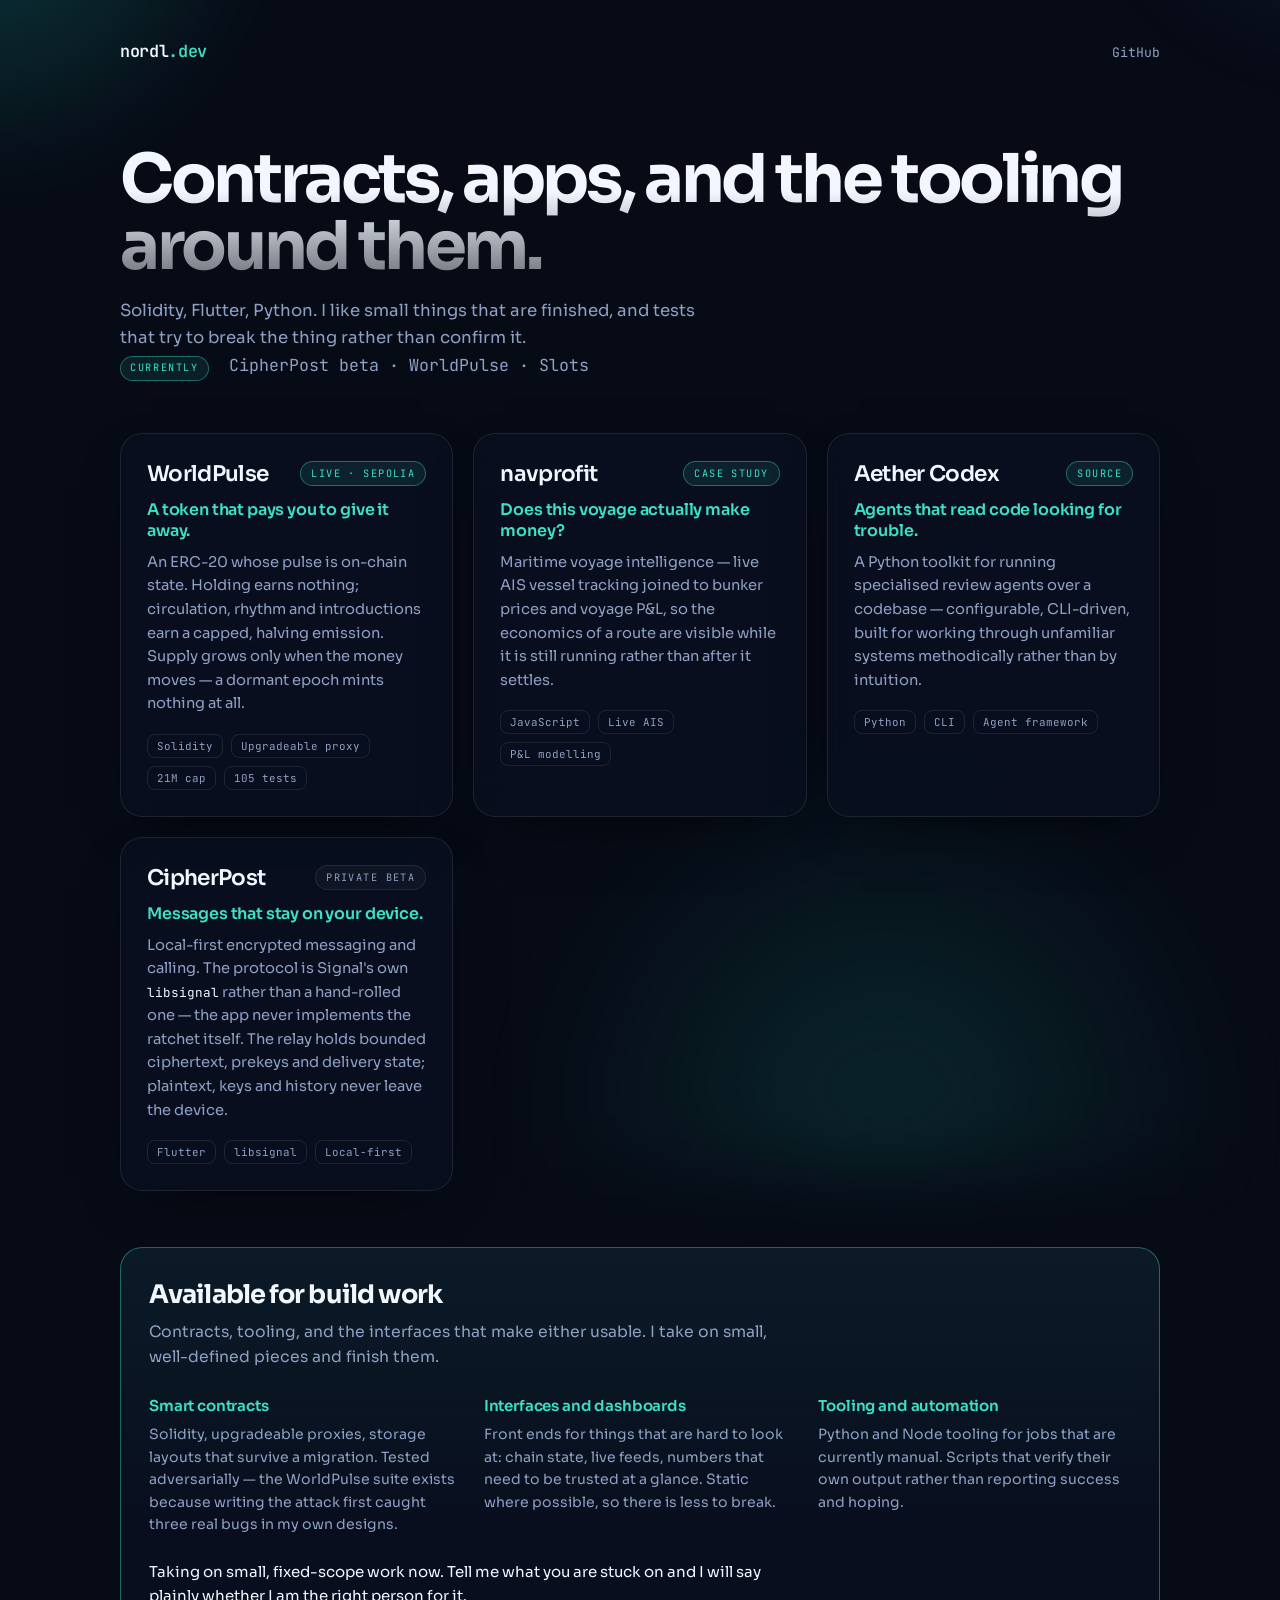
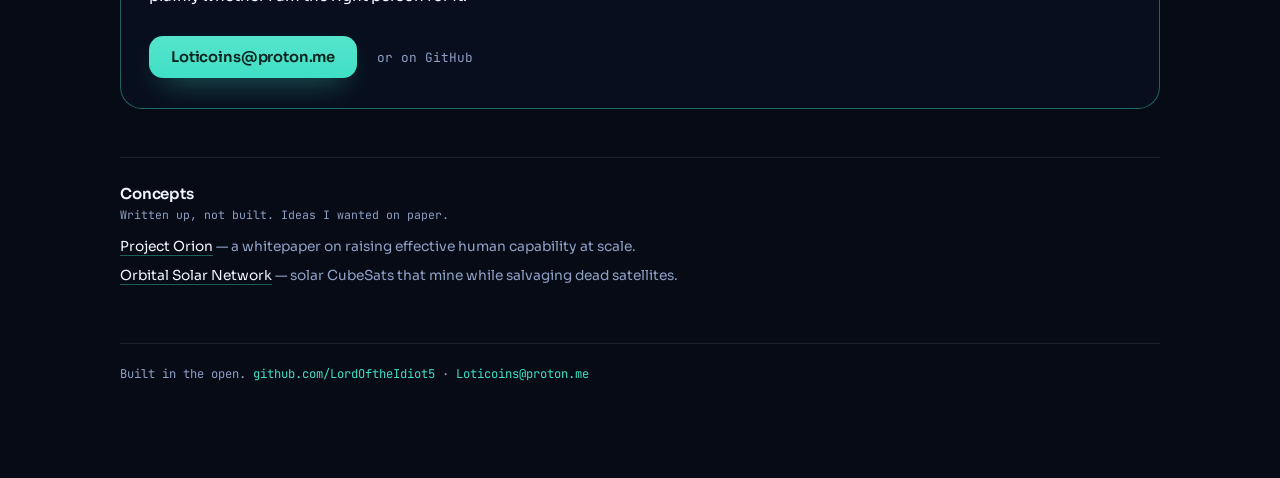
==== index.html @ fb787295 "Move navprofit's screenshot to its own page Putting a dense dashboard inside a card grid never worke" ====
<!doctype html>
<html lang="en">
<head>
  <meta charset="UTF-8">
  <meta name="viewport" content="width=device-width, initial-scale=1.0">
  <title>nordl.dev</title>
  <meta name="description" content="Things I build. On-chain experiments, tooling, and whatever is currently interesting.">
  <meta property="og:title" content="nordl.dev">
  <meta property="og:description" content="Things I build. On-chain experiments, tooling, and whatever is currently interesting.">
  <meta property="og:type" content="website">
  <meta property="og:url" content="https://nordl.dev/">
  <meta name="twitter:card" content="summary">
  <link rel="icon" href="data:image/svg+xml,%3Csvg xmlns='http://www.w3.org/2000/svg' viewBox='0 0 32 32'%3E%3Ccircle cx='16' cy='16' r='13' fill='none' stroke='%233ee0c5' stroke-width='3'/%3E%3C/svg%3E">
  <link rel="preconnect" href="https://fonts.googleapis.com">
  <link rel="preconnect" href="https://fonts.gstatic.com" crossorigin>
  <link href="https://fonts.googleapis.com/css2?family=Sora:wght@400;600;700&family=JetBrains+Mono:wght@400;600&display=swap" rel="stylesheet">
  <link rel="stylesheet" href="style.css">
</head>
<body>
  <div class="aurora" aria-hidden="true"></div>

  <main class="page">
    <header class="masthead">
      <a class="wordmark" href="/">nordl<span>.dev</span></a>
      <nav class="links">
        <a href="https://github.com/LordOftheIdiot5" target="_blank" rel="noopener noreferrer">GitHub</a>
      </nav>
    </header>

    <section class="intro">
      <h1>Contracts, apps, and the tooling around them.</h1>
      <p class="who">
        Solidity, Flutter, Python. I like small things that are finished, and tests
        that try to break the thing rather than confirm it.
      </p>
      <p class="now">
        <span class="now-label">Currently</span>
        CipherPost beta · WorldPulse · Slots
      </p>
    </section>

    <section class="projects">
      <a class="project live" href="https://worldpulse.nordl.dev" target="_blank" rel="noopener noreferrer">
        <div class="project-head">
          <h2>WorldPulse</h2>
          <span class="badge">Live · Sepolia</span>
        </div>
        <p class="project-line">A token that pays you to give it away.</p>
        <p class="project-body">
          An ERC-20 whose pulse is on-chain state. Holding earns nothing; circulation,
          rhythm and introductions earn a capped, halving emission. Supply grows only
          when the money moves — a dormant epoch mints nothing at all.
        </p>
        <ul class="project-meta">
          <li>Solidity</li>
          <li>Upgradeable proxy</li>
          <li>21M cap</li>
          <li>105 tests</li>
        </ul>
      </a>

      <a class="project live" href="navprofit.html">
        <div class="project-head">
          <h2>navprofit</h2>
          <span class="badge">Case study</span>
        </div>
        <p class="project-line">Does this voyage actually make money?</p>
        <p class="project-body">
          Maritime voyage intelligence — live AIS vessel tracking joined to bunker
          prices and voyage P&amp;L, so the economics of a route are visible while it
          is still running rather than after it settles.
        </p>
        <ul class="project-meta">
          <li>JavaScript</li>
          <li>Live AIS</li>
          <li>P&amp;L modelling</li>
        </ul>
      </a>

      <a class="project live" href="https://github.com/LordOftheIdiot5/aether-codex" target="_blank" rel="noopener noreferrer">
        <div class="project-head">
          <h2>Aether Codex</h2>
          <span class="badge">Source</span>
        </div>
        <p class="project-line">Agents that read code looking for trouble.</p>
        <p class="project-body">
          A Python toolkit for running specialised review agents over a codebase —
          configurable, CLI-driven, built for working through unfamiliar systems
          methodically rather than by intuition.
        </p>
        <ul class="project-meta">
          <li>Python</li>
          <li>CLI</li>
          <li>Agent framework</li>
        </ul>
      </a>

      <div class="project private">
        <div class="project-head">
          <h2>CipherPost</h2>
          <span class="badge quiet">Private beta</span>
        </div>
        <p class="project-line">Messages that stay on your device.</p>
        <p class="project-body">
          Local-first encrypted messaging and calling. The protocol is Signal's own
          <span class="mono-inline">libsignal</span> rather than a hand-rolled one — the
          app never implements the ratchet itself. The relay holds bounded ciphertext,
          prekeys and delivery state; plaintext, keys and history never leave the device.
        </p>
        <ul class="project-meta">
          <li>Flutter</li>
          <li>libsignal</li>
          <li>Local-first</li>
        </ul>
      </div>
    </section>


    <section class="services" id="work">
      <h2 class="services-title">Available for build work</h2>
      <p class="services-lede">
        Contracts, tooling, and the interfaces that make either usable. I take on
        small, well-defined pieces and finish them.
      </p>
      <div class="services-grid">
        <div class="service">
          <h3>Smart contracts</h3>
          <p>
            Solidity, upgradeable proxies, storage layouts that survive a migration.
            Tested adversarially — the WorldPulse suite exists because writing the
            attack first caught three real bugs in my own designs.
          </p>
        </div>
        <div class="service">
          <h3>Interfaces and dashboards</h3>
          <p>
            Front ends for things that are hard to look at: chain state, live feeds,
            numbers that need to be trusted at a glance. Static where possible, so
            there is less to break.
          </p>
        </div>
        <div class="service">
          <h3>Tooling and automation</h3>
          <p>
            Python and Node tooling for jobs that are currently manual. Scripts that
            verify their own output rather than reporting success and hoping.
          </p>
        </div>
      </div>
      <p class="services-availability">
        Taking on small, fixed-scope work now. Tell me what you are stuck on and I
        will say plainly whether I am the right person for it.
      </p>
      <p class="services-contact">
        <a class="contact-button" href="mailto:Loticoins@proton.me?subject=Build%20work">Loticoins@proton.me</a>
        <a class="contact-alt" href="https://github.com/LordOftheIdiot5" target="_blank" rel="noopener noreferrer">or on GitHub</a>
      </p>
    </section>

    <section class="concepts">
      <h2 class="concepts-title">Concepts</h2>
      <p class="concepts-note">Written up, not built. Ideas I wanted on paper.</p>
      <ul class="concepts-list">
        <li>
          <a href="https://github.com/LordOftheIdiot5/project-orion" target="_blank" rel="noopener noreferrer">Project Orion</a>
          <span>— a whitepaper on raising effective human capability at scale.</span>
        </li>
        <li>
          <a href="https://github.com/LordOftheIdiot5/osn-whitepaper" target="_blank" rel="noopener noreferrer">Orbital Solar Network</a>
          <span>— solar CubeSats that mine while salvaging dead satellites.</span>
        </li>
      </ul>
    </section>

    <footer class="foot">
      <p>
        Built in the open.
        <a href="https://github.com/LordOftheIdiot5" target="_blank" rel="noopener noreferrer">github.com/LordOftheIdiot5</a>
        · <a href="mailto:Loticoins@proton.me">Loticoins@proton.me</a>
      </p>
    </footer>
  </main>
</body>
</html>
---- style.css ----
/* Deliberately the same palette and type as worldpulse.nordl.dev, so the
   subdomain reads as part of the same place rather than a separate site. */

:root {
  --bg: #070b16;
  --ink: #f2f7ff;
  --muted: #8ea0c4;
  --accent: #3ee0c5;
  --shell: rgba(11, 17, 32, 0.68);
  --edge: rgba(255, 255, 255, 0.09);
  --edge-lit: color-mix(in srgb, var(--accent) 40%, transparent);
  --sans: "Sora", "Segoe UI", system-ui, sans-serif;
  --mono: "JetBrains Mono", ui-monospace, monospace;
}

* { box-sizing: border-box; }

body {
  margin: 0;
  min-height: 100vh;
  font-family: var(--sans);
  color: var(--ink);
  background: var(--bg);
  overflow-x: hidden;
  -webkit-font-smoothing: antialiased;
}

.aurora {
  position: fixed;
  inset: -30vh -30vw;
  z-index: -1;
  pointer-events: none;
  background:
    radial-gradient(36vw 36vw at 18% 12%, color-mix(in srgb, var(--accent) 22%, transparent), transparent 62%),
    radial-gradient(32vw 32vw at 84% 6%, rgba(109, 141, 255, 0.18), transparent 60%),
    radial-gradient(44vw 44vw at 62% 96%, color-mix(in srgb, var(--accent) 12%, transparent), transparent 66%);
  filter: blur(40px) saturate(130%);
  animation: drift 30s ease-in-out infinite alternate;
}

@keyframes drift {
  from { transform: translate3d(-2%, -1%, 0) scale(1); }
  to   { transform: translate3d(3%, 2%, 0) scale(1.07); }
}

.page {
  width: min(1040px, calc(100% - 40px));
  margin: 0 auto;
  padding: 40px 0 96px;
}

/* --- masthead --- */

.masthead {
  display: flex;
  align-items: center;
  justify-content: space-between;
  gap: 20px;
  padding-bottom: 8px;
}

.wordmark {
  font-family: var(--mono);
  font-size: 1.05rem;
  font-weight: 600;
  letter-spacing: -0.02em;
  color: var(--ink);
  text-decoration: none;
}

.wordmark span { color: var(--accent); }

.links a {
  font-family: var(--mono);
  font-size: 0.82rem;
  color: var(--muted);
  text-decoration: none;
  transition: color 0.2s ease;
}

.links a:hover { color: var(--accent); }

/* --- intro --- */

.intro {
  padding: 76px 0 52px;
  max-width: 34ch;
}

.intro h1 {
  margin: 0 0 18px;
  font-size: clamp(2.6rem, 7vw, 4.2rem);
  line-height: 1;
  font-weight: 700;
  letter-spacing: -0.05em;
  background: linear-gradient(180deg, var(--ink) 34%, color-mix(in srgb, var(--ink) 44%, transparent));
  -webkit-background-clip: text;
  background-clip: text;
  color: transparent;
}

.intro p {
  margin: 0;
  max-width: 48ch;
  font-size: 1.04rem;
  line-height: 1.62;
  color: var(--muted);
}

/* --- projects --- */

.projects {
  display: grid;
  grid-template-columns: repeat(auto-fit, minmax(300px, 1fr));
  gap: 20px;
}

.project {
  display: block;
  padding: 26px;
  border-radius: 22px;
  border: 1px solid var(--edge);
  background: var(--shell);
  backdrop-filter: blur(20px) saturate(150%);
  box-shadow: 0 20px 60px -32px rgba(0, 0, 0, 0.9);
  text-decoration: none;
  color: inherit;
  transition: border-color 0.3s ease, transform 0.3s ease, box-shadow 0.3s ease;
  animation: rise 0.6s cubic-bezier(0.2, 0.8, 0.2, 1) both;
}

.project:nth-child(2) { animation-delay: 0.08s; }

.project.live:hover {
  border-color: var(--edge-lit);
  transform: translateY(-3px);
  box-shadow: 0 28px 72px -32px color-mix(in srgb, var(--accent) 32%, rgba(0, 0, 0, 0.9));
}

@keyframes rise {
  from { opacity: 0; transform: translateY(14px); }
  to   { opacity: 1; transform: none; }
}

.project-head {
  display: flex;
  align-items: center;
  justify-content: space-between;
  gap: 14px;
  margin-bottom: 12px;
}

.project h2 {
  margin: 0;
  font-size: 1.35rem;
  font-weight: 600;
  letter-spacing: -0.03em;
}

.badge {
  font-family: var(--mono);
  font-size: 0.64rem;
  letter-spacing: 0.14em;
  text-transform: uppercase;
  padding: 5px 10px;
  border-radius: 999px;
  color: var(--accent);
  border: 1px solid var(--edge-lit);
  background: color-mix(in srgb, var(--accent) 9%, transparent);
  white-space: nowrap;
}

.badge.quiet {
  color: var(--muted);
  border-color: var(--edge);
  background: rgba(255, 255, 255, 0.03);
}

.project-line {
  margin: 0 0 10px;
  font-size: 1rem;
  font-weight: 600;
  color: var(--accent);
  letter-spacing: -0.01em;
}

.project-body {
  margin: 0;
  font-size: 0.92rem;
  line-height: 1.6;
  color: var(--muted);
}

.project-meta {
  display: flex;
  flex-wrap: wrap;
  gap: 8px;
  margin: 18px 0 0;
  padding: 0;
  list-style: none;
}

.project-meta li {
  font-family: var(--mono);
  font-size: 0.68rem;
  color: var(--muted);
  padding: 4px 9px;
  border-radius: 8px;
  border: 1px solid var(--edge);
}

.placeholder { opacity: 0.62; }

/* --- foot --- */

.foot {
  margin-top: 56px;
  padding-top: 22px;
  border-top: 1px solid var(--edge);
}

.foot p {
  margin: 0;
  font-family: var(--mono);
  font-size: 0.76rem;
  color: var(--muted);
}

.foot a { color: var(--accent); text-decoration: none; }
.foot a:hover { text-decoration: underline; }

@media (prefers-reduced-motion: reduce) {
  .aurora, .project { animation: none; }
}

/* --- services --- */

.services {
  margin-top: 56px;
  padding: 30px 28px;
  border-radius: 22px;
  border: 1px solid var(--edge-lit);
  background:
    linear-gradient(180deg, color-mix(in srgb, var(--accent) 6%, transparent), transparent 60%),
    var(--shell);
  backdrop-filter: blur(20px) saturate(150%);
}

.services-title {
  margin: 0 0 10px;
  font-size: 1.6rem;
  font-weight: 700;
  letter-spacing: -0.035em;
}

.services-lede {
  margin: 0 0 26px;
  max-width: 54ch;
  font-size: 0.98rem;
  line-height: 1.6;
  color: var(--muted);
}

.services-grid {
  display: grid;
  grid-template-columns: repeat(auto-fit, minmax(230px, 1fr));
  gap: 22px;
}

.service h3 {
  margin: 0 0 8px;
  font-size: 0.94rem;
  font-weight: 600;
  letter-spacing: -0.01em;
  color: var(--accent);
}

.service p {
  margin: 0;
  font-size: 0.88rem;
  line-height: 1.6;
  color: var(--muted);
}

.services-contact { margin: 28px 0 0; }

.contact-button {
  display: inline-block;
  padding: 12px 22px;
  border-radius: 14px;
  font-family: var(--sans);
  font-size: 0.92rem;
  font-weight: 600;
  letter-spacing: -0.01em;
  text-decoration: none;
  color: #06231e;
  background: linear-gradient(180deg, color-mix(in srgb, var(--accent) 88%, #fff), var(--accent));
  box-shadow: 0 12px 32px -14px color-mix(in srgb, var(--accent) 70%, transparent);
  transition: transform 0.18s ease, filter 0.18s ease;
}

.contact-button:hover { transform: translateY(-1px); filter: brightness(1.06); }
.contact-button:active { transform: translateY(0); }

.contact-alt {
  margin-left: 16px;
  font-family: var(--mono);
  font-size: 0.8rem;
  color: var(--muted);
  text-decoration: none;
}

.contact-alt:hover { color: var(--accent); }

/* A project with no public source: present, clearly not clickable. */
.project.private { cursor: default; }
.project.private:hover { transform: none; }

.mono-inline {
  font-family: var(--mono);
  font-size: 0.86em;
  color: var(--ink);
}

/* --- who / currently --- */

.intro { max-width: none; }

.who {
  max-width: 62ch;
  margin: 0 0 14px;
}

.now {
  margin: 22px 0 0;
  font-family: var(--mono);
  font-size: 0.78rem;
  color: var(--muted);
  line-height: 1.7;
}

.now-label {
  display: inline-block;
  margin-right: 10px;
  padding: 3px 9px;
  border-radius: 999px;
  font-size: 0.64rem;
  letter-spacing: 0.16em;
  text-transform: uppercase;
  color: var(--accent);
  border: 1px solid var(--edge-lit);
  background: color-mix(in srgb, var(--accent) 9%, transparent);
}

/* --- concepts: present, deliberately quiet --- */

.concepts {
  margin-top: 48px;
  padding-top: 26px;
  border-top: 1px solid var(--edge);
}

.concepts-title {
  margin: 0 0 4px;
  font-size: 0.94rem;
  font-weight: 600;
  letter-spacing: -0.01em;
  color: var(--ink);
}

.concepts-note {
  margin: 0 0 14px;
  font-family: var(--mono);
  font-size: 0.72rem;
  color: var(--muted);
}

.concepts-list {
  margin: 0;
  padding: 0;
  list-style: none;
  display: grid;
  gap: 8px;
}

.concepts-list li {
  font-size: 0.86rem;
  line-height: 1.55;
  color: var(--muted);
}

.concepts-list a {
  color: var(--ink);
  text-decoration: none;
  border-bottom: 1px solid var(--edge-lit);
}

.concepts-list a:hover { color: var(--accent); }

.services-availability {
  margin: 24px 0 0;
  max-width: 56ch;
  font-size: 0.94rem;
  line-height: 1.6;
  color: var(--ink);
}

/* The badge is real chain state, fetched at deploy time rather than by script
   in the browser. Sized to the card so it reads as part of it. */
.pulse-badge {
  display: block;
  width: 100%;
  height: auto;
  margin: 0 0 16px;
  border-radius: 12px;
  border: 1px solid var(--edge);
  background: #070b16;
}

/* Screenshots sit flush at the top of a card, so the card reads as a window
   onto the thing rather than a paragraph with a picture stuck under it. */
.shot {
  display: block;
  width: 100%;
  height: auto;
  margin: 0 0 16px;
  border-radius: 12px;
  border: 1px solid var(--edge);
  background: #0b1120;
}




/* <picture> is inline by default, so an img inside it sizing to 100% resolves
   against a shrink-to-fit box rather than the column. On a narrow screen that
   collapsed the screenshot to 124px. */
.feature-media picture {
  display: block;
  width: 100%;
}

/* --- case study page -------------------------------------------------------
   A detail page exists so the screenshot has room. On the card grid it rendered
   at a fifth of its size and read as noise; here it gets the full column. */

.case {
  max-width: 760px;
  padding: 60px 0 20px;
}

.case-kicker {
  margin: 0 0 12px;
  font-family: var(--mono);
  font-size: 0.68rem;
  letter-spacing: 0.2em;
  text-transform: uppercase;
  color: var(--accent);
}

.case h1 {
  margin: 0 0 10px;
  font-size: clamp(2.2rem, 6vw, 3.2rem);
  font-weight: 700;
  letter-spacing: -0.045em;
  line-height: 1.05;
}

.case-line {
  margin: 0 0 28px;
  font-size: 1.12rem;
  font-weight: 600;
  color: var(--accent);
  letter-spacing: -0.015em;
}

.case-body {
  margin: 0 0 22px;
  font-size: 1rem;
  line-height: 1.68;
  color: var(--muted);
}

.case h2 {
  margin: 38px 0 14px;
  font-size: 1.12rem;
  font-weight: 600;
  letter-spacing: -0.02em;
  color: var(--ink);
}

/* Break out of the text column so the screenshot is actually legible. */
.case-figure {
  margin: 32px 0;
  width: min(1040px, calc(100vw - 40px));
  max-width: none;
}

.case-figure img {
  display: block;
  width: 100%;
  height: auto;
  border-radius: 16px;
  border: 1px solid var(--edge);
  box-shadow: 0 30px 80px -40px rgba(0, 0, 0, 0.95);
  background: #0b1120;
}

.case-figure picture { display: block; width: 100%; }

.case-figure figcaption {
  margin-top: 12px;
  max-width: 70ch;
  font-family: var(--mono);
  font-size: 0.74rem;
  line-height: 1.7;
  color: var(--muted);
}

.case-list {
  margin: 0 0 8px;
  padding: 0;
  list-style: none;
  display: grid;
  gap: 12px;
}

.case-list li {
  padding-left: 18px;
  position: relative;
  font-size: 0.96rem;
  line-height: 1.62;
  color: var(--muted);
}

.case-list li::before {
  content: "";
  position: absolute;
  left: 0;
  top: 0.6em;
  width: 6px;
  height: 6px;
  border-radius: 50%;
  background: var(--accent);
}

.case-list strong { color: var(--ink); font-weight: 600; }

.case-meta { margin-top: 26px; }

.case-actions {
  margin: 36px 0 0;
  display: flex;
  align-items: center;
  gap: 18px;
  flex-wrap: wrap;
}
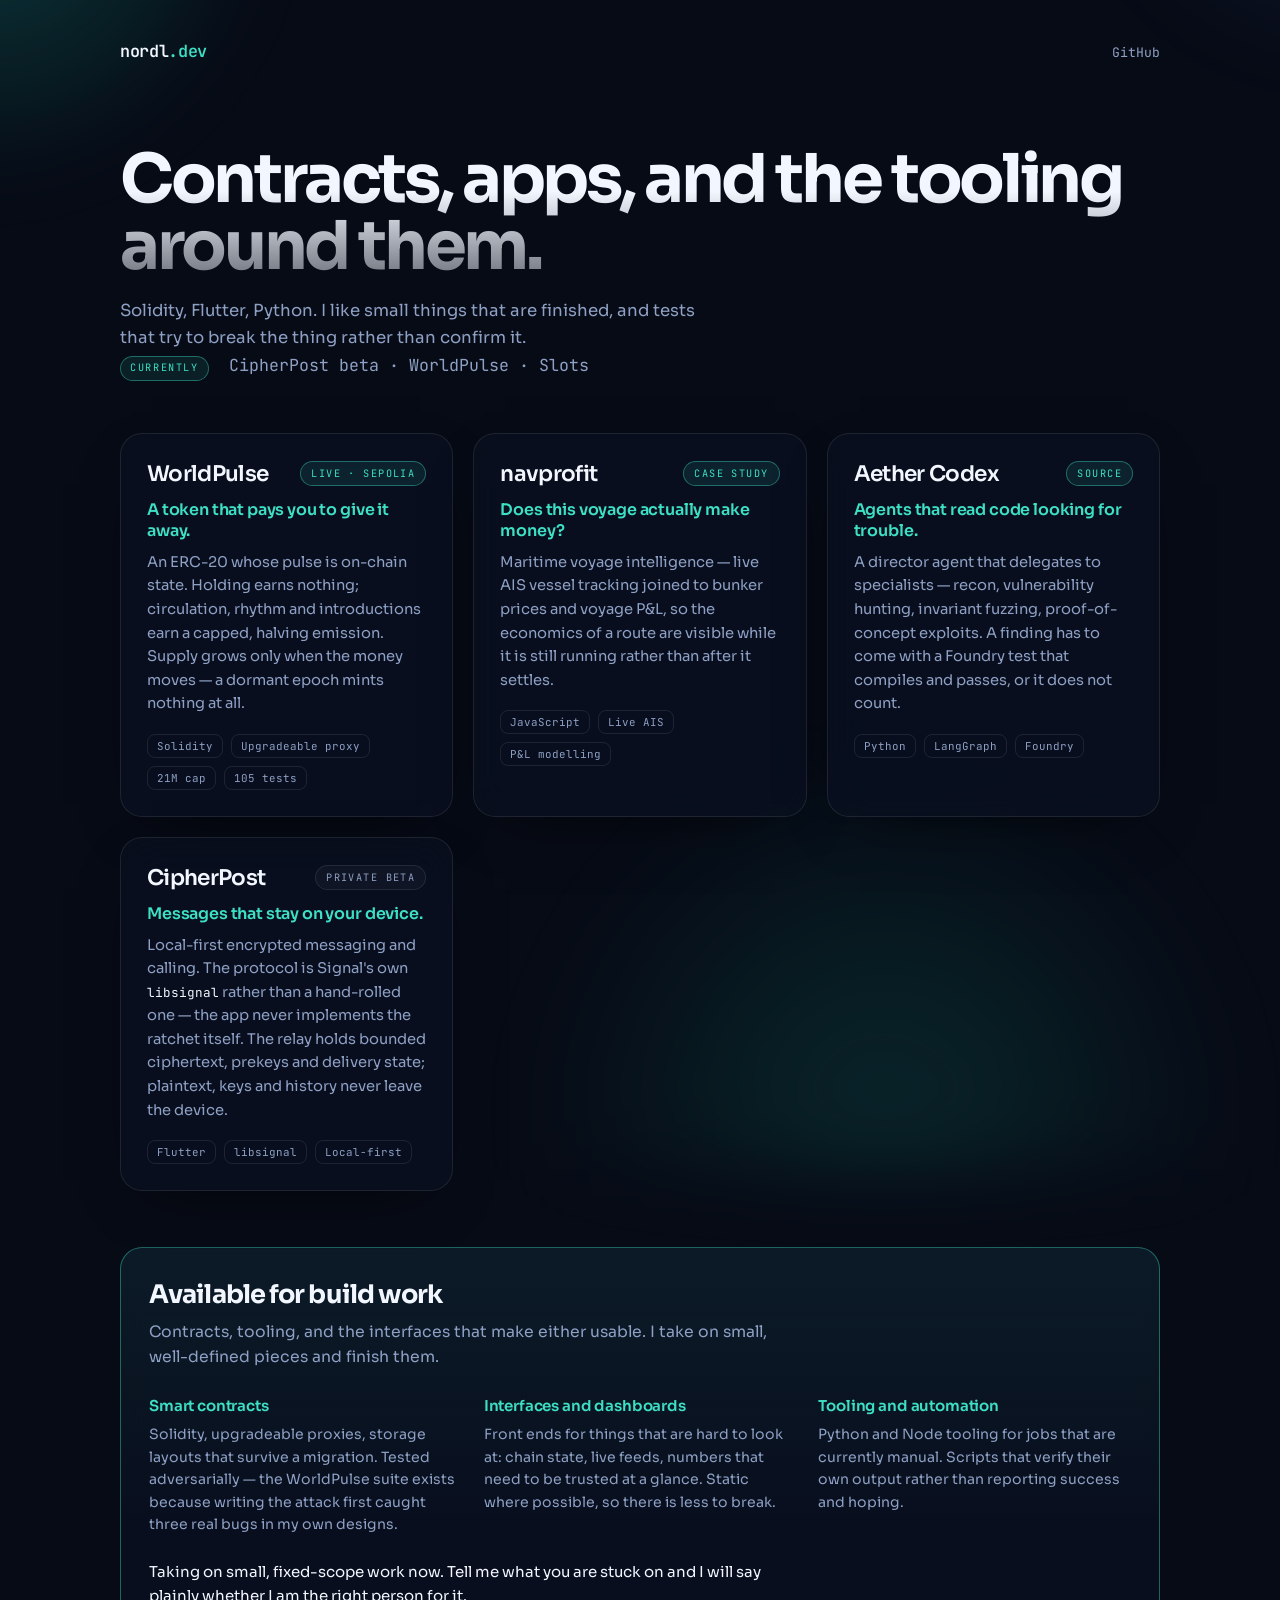
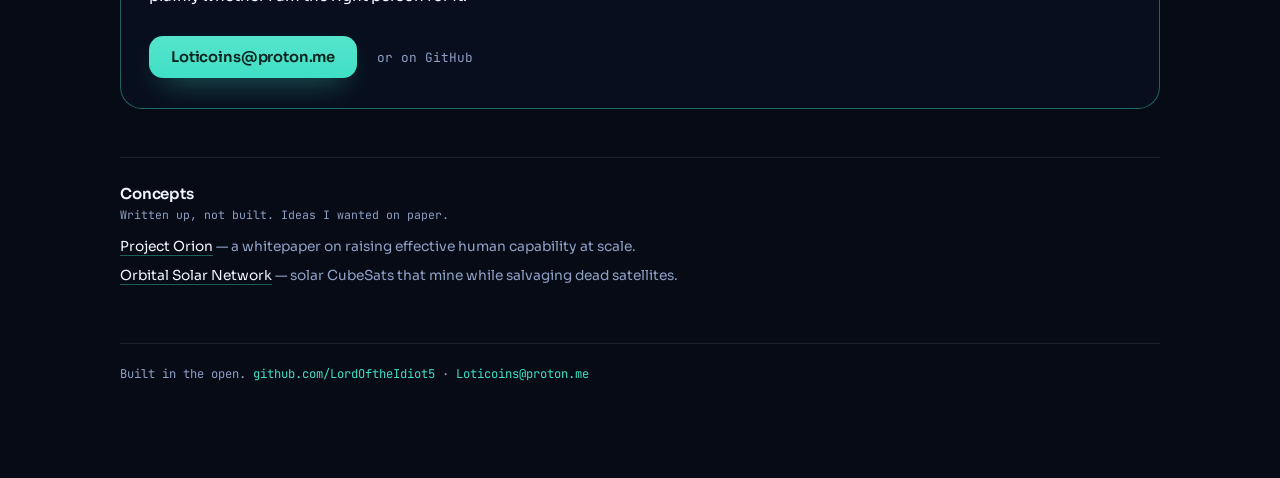
==== commit 57392e06: "Case study for Aether Codex, and a card that says what it is The card called it a toolkit for runnin" ====
--- a/index.html
+++ b/index.html
@@ -40,7 +40,7 @@
     </section>
 
     <section class="projects">
-      <a class="project live" href="https://worldpulse.nordl.dev" target="_blank" rel="noopener noreferrer">
+      <a class="project live" href="worldpulse.html">
         <div class="project-head">
           <h2>WorldPulse</h2>
           <span class="badge">Live · Sepolia</span>
@@ -77,25 +77,25 @@
         </ul>
       </a>
 
-      <a class="project live" href="https://github.com/LordOftheIdiot5/aether-codex" target="_blank" rel="noopener noreferrer">
+      <a class="project live" href="aether-codex.html">
         <div class="project-head">
           <h2>Aether Codex</h2>
           <span class="badge">Source</span>
         </div>
         <p class="project-line">Agents that read code looking for trouble.</p>
         <p class="project-body">
-          A Python toolkit for running specialised review agents over a codebase —
-          configurable, CLI-driven, built for working through unfamiliar systems
-          methodically rather than by intuition.
+          A director agent that delegates to specialists — recon, vulnerability
+          hunting, invariant fuzzing, proof-of-concept exploits. A finding has to
+          come with a Foundry test that compiles and passes, or it does not count.
         </p>
         <ul class="project-meta">
           <li>Python</li>
-          <li>CLI</li>
-          <li>Agent framework</li>
+          <li>LangGraph</li>
+          <li>Foundry</li>
         </ul>
       </a>
 
-      <div class="project private">
+      <a class="project live" href="cipherpost.html">
         <div class="project-head">
           <h2>CipherPost</h2>
           <span class="badge quiet">Private beta</span>
@@ -112,7 +112,7 @@
           <li>libsignal</li>
           <li>Local-first</li>
         </ul>
-      </div>
+      </a>
     </section>
 
 
--- a/style.css
+++ b/style.css
@@ -446,6 +446,7 @@
 
 .case {
   max-width: 760px;
+  margin: 0 auto;
   padding: 60px 0 20px;
 }
 
@@ -489,11 +490,15 @@
   color: var(--ink);
 }
 
-/* Break out of the text column so the screenshot is actually legible. */
+/* Break out of the text column so the screenshot is actually legible. The
+   width alone is not enough: without re-centring, a figure wider than its
+   column simply runs off the right edge and the page scrolls sideways. */
 .case-figure {
   margin: 32px 0;
   width: min(1040px, calc(100vw - 40px));
   max-width: none;
+  margin-left: 50%;
+  transform: translateX(-50%);
 }
 
 .case-figure img {
@@ -555,3 +560,71 @@
   gap: 18px;
   flex-wrap: wrap;
 }
+
+/* A tall phone capture beside its text, rather than breaking out full width
+   the way a wide desktop screenshot does. */
+.case-split {
+  display: grid;
+  grid-template-columns: 1fr 300px;
+  gap: 40px;
+  align-items: start;
+  margin: 26px 0 10px;
+}
+
+.case-split-copy > :first-child { margin-top: 0; }
+
+.case-phone {
+  margin: 0;
+  position: sticky;
+  top: 30px;
+}
+
+.case-phone picture { display: block; }
+
+.case-phone img {
+  display: block;
+  width: 100%;
+  height: auto;
+  border-radius: 20px;
+  border: 1px solid var(--edge);
+  box-shadow: 0 30px 70px -34px rgba(0, 0, 0, 0.95);
+}
+
+.case-figure.narrow {
+  width: min(680px, calc(100vw - 40px));
+}
+
+.case-note {
+  font-family: var(--mono);
+  font-size: 0.76rem;
+  color: var(--muted);
+}
+
+@media (max-width: 760px) {
+  .case-split {
+    grid-template-columns: 1fr;
+    gap: 26px;
+  }
+  .case-phone {
+    position: static;
+    max-width: 300px;
+  }
+}
+
+/* An architecture diagram is the artefact here, so let it be one. */
+.case-code {
+  margin: 24px 0 28px;
+  padding: 20px 22px;
+  border-radius: 14px;
+  border: 1px solid var(--edge);
+  background: rgba(0, 0, 0, 0.28);
+  overflow-x: auto;
+}
+
+.case-code code {
+  font-family: var(--mono);
+  font-size: 0.74rem;
+  line-height: 1.65;
+  color: var(--muted);
+  white-space: pre;
+}
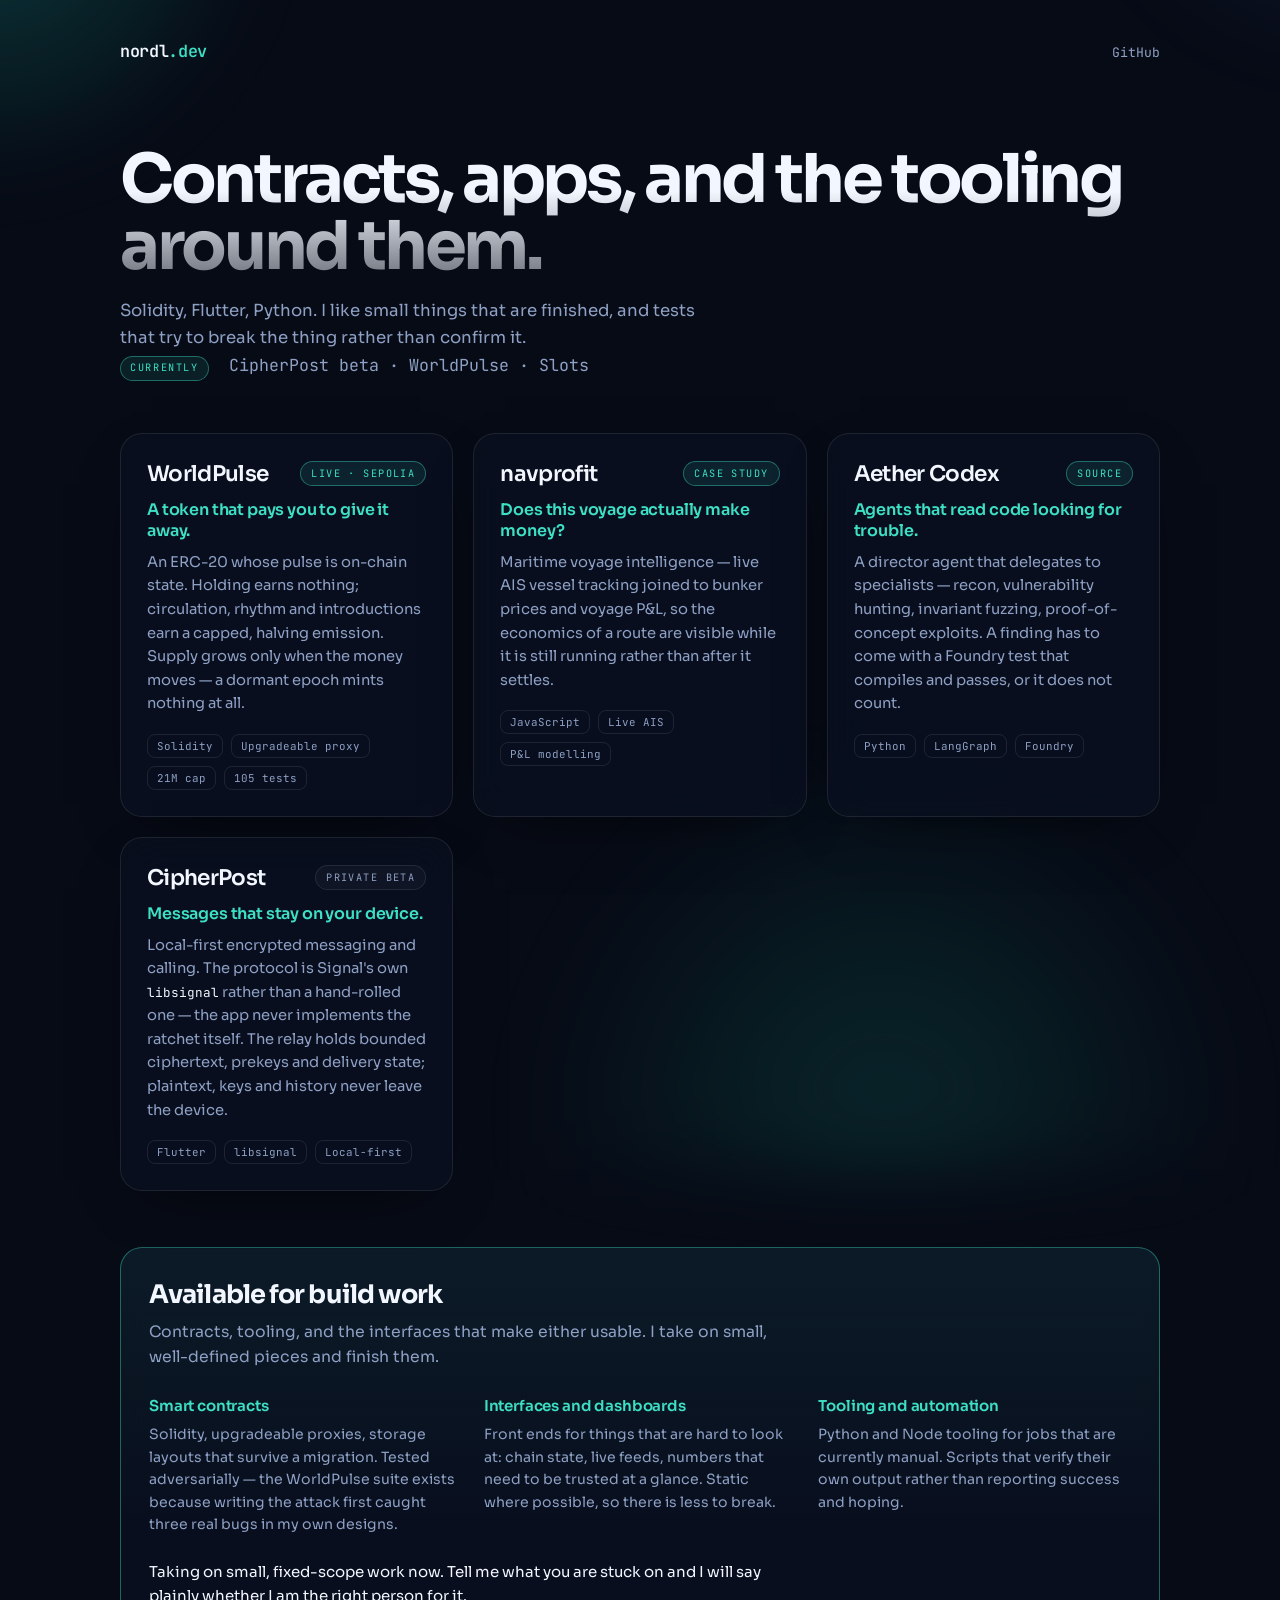
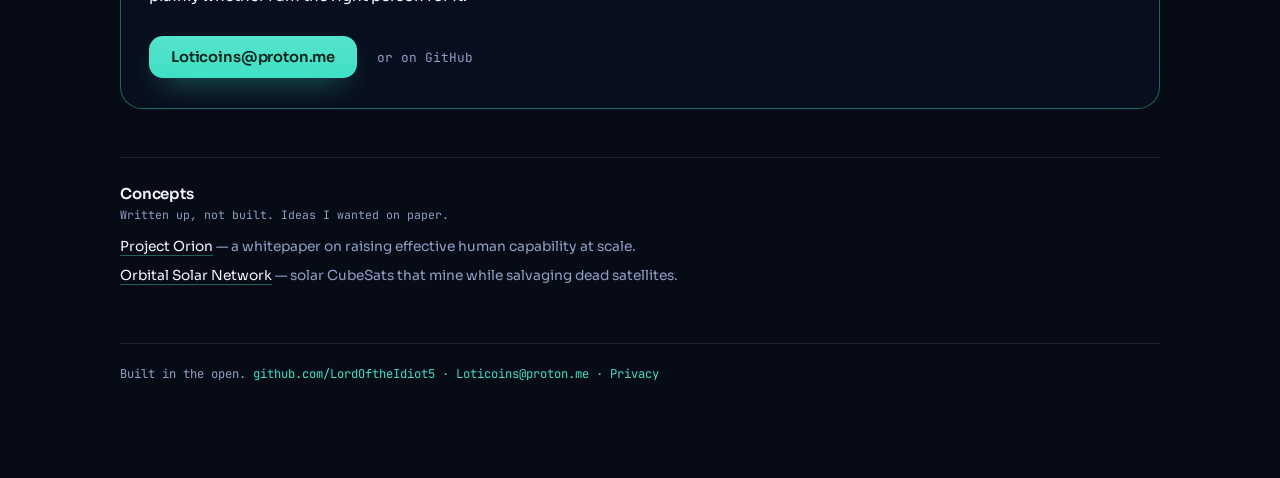
==== commit 7e3e0d5a: "Add AdSense ownership verification, ads.txt and transparent privacy policy" ====
--- a/index.html
+++ b/index.html
@@ -15,6 +15,7 @@
   <link rel="preconnect" href="https://fonts.gstatic.com" crossorigin>
   <link href="https://fonts.googleapis.com/css2?family=Sora:wght@400;600;700&family=JetBrains+Mono:wght@400;600&display=swap" rel="stylesheet">
   <link rel="stylesheet" href="style.css">
+  <meta name="google-adsense-account" content="ca-pub-8277014667878301">
 </head>
 <body>
   <div class="aurora" aria-hidden="true"></div>
@@ -177,6 +178,7 @@
         Built in the open.
         <a href="https://github.com/LordOftheIdiot5" target="_blank" rel="noopener noreferrer">github.com/LordOftheIdiot5</a>
         · <a href="mailto:Loticoins@proton.me">Loticoins@proton.me</a>
+         · <a href="/privacy.html">Privacy</a>
       </p>
     </footer>
   </main>
--- a/style.css
+++ b/style.css
@@ -79,6 +79,12 @@
 }
 
 .links a:hover { color: var(--accent); }
+
+a:focus-visible,
+.contact-button:focus-visible {
+  outline: 2px solid var(--accent);
+  outline-offset: 3px;
+}
 
 /* --- intro --- */
 
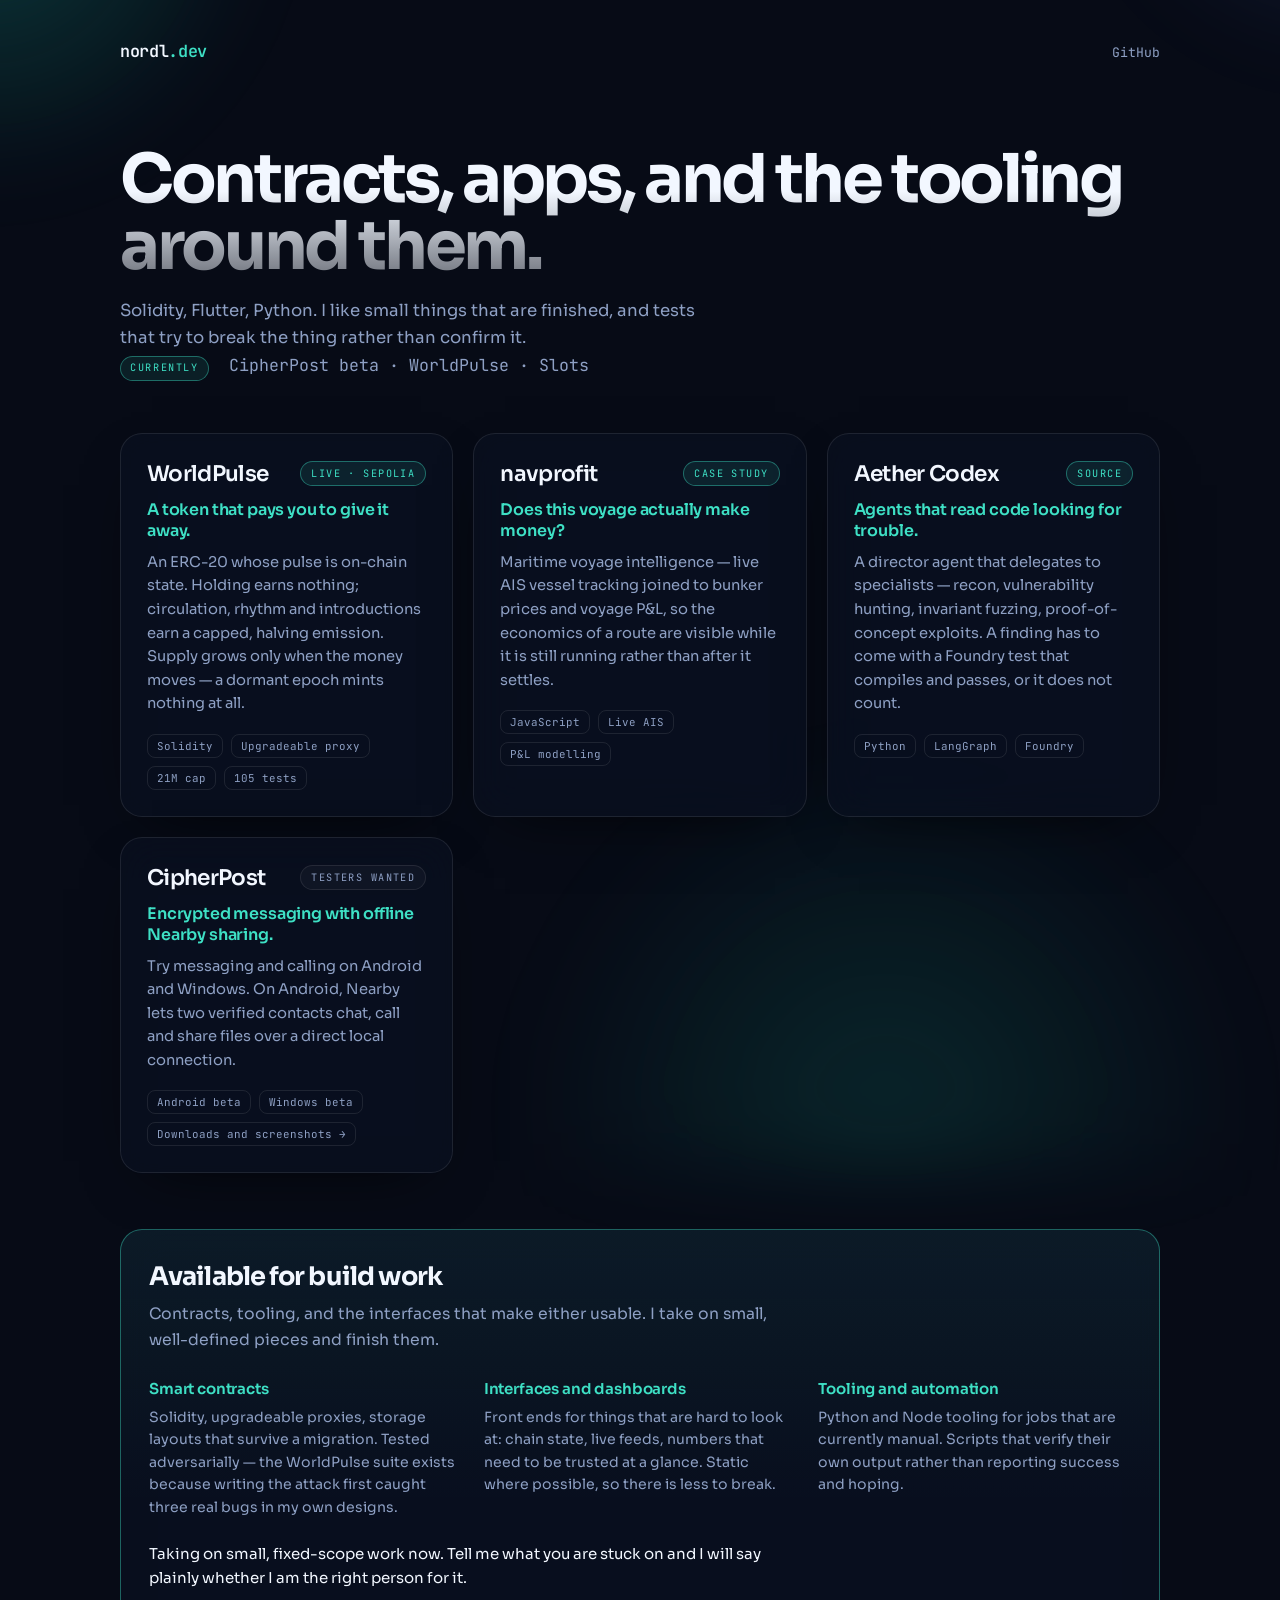
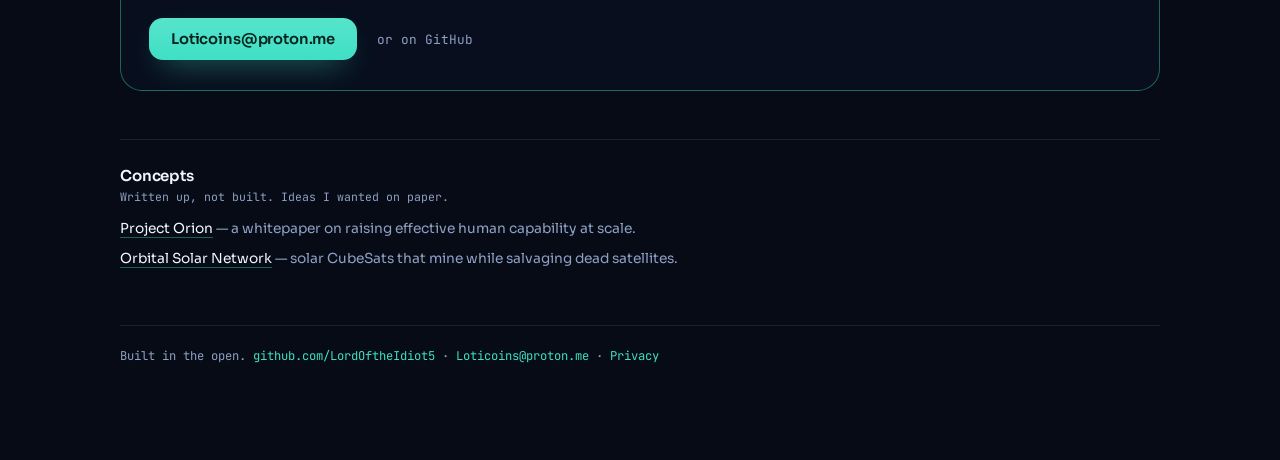
==== commit c518e4b7: "Add CipherPost beta downloads and tester guide" ====
--- a/index.html
+++ b/index.html
@@ -99,19 +99,14 @@
       <a class="project live" href="cipherpost.html">
         <div class="project-head">
           <h2>CipherPost</h2>
-          <span class="badge quiet">Private beta</span>
+          <span class="badge quiet">Testers wanted</span>
         </div>
-        <p class="project-line">Messages that stay on your device.</p>
-        <p class="project-body">
-          Local-first encrypted messaging and calling. The protocol is Signal's own
-          <span class="mono-inline">libsignal</span> rather than a hand-rolled one — the
-          app never implements the ratchet itself. The relay holds bounded ciphertext,
-          prekeys and delivery state; plaintext, keys and history never leave the device.
-        </p>
+        <p class="project-line">Encrypted messaging with offline Nearby sharing.</p>
+        <p class="project-body">Try messaging and calling on Android and Windows. On Android, Nearby lets two verified contacts chat, call and share files over a direct local connection.</p>
         <ul class="project-meta">
-          <li>Flutter</li>
-          <li>libsignal</li>
-          <li>Local-first</li>
+          <li>Android beta</li>
+          <li>Windows beta</li>
+          <li>Downloads and screenshots →</li>
         </ul>
       </a>
     </section>
--- a/style.css
+++ b/style.css
@@ -79,12 +79,6 @@
 }
 
 .links a:hover { color: var(--accent); }
-
-a:focus-visible,
-.contact-button:focus-visible {
-  outline: 2px solid var(--accent);
-  outline-offset: 3px;
-}
 
 /* --- intro --- */
 
@@ -634,3 +628,36 @@
   color: var(--muted);
   white-space: pre;
 }
+.beta-panel {
+  margin-block: 1.5rem 2rem;
+  padding: clamp(1rem, 3vw, 1.5rem);
+  border: 1px solid rgba(62, 224, 197, 0.28);
+  border-radius: 14px;
+  background: rgba(62, 224, 197, 0.06);
+}
+.beta-panel h2 { margin-top: 0; }
+.beta-panel p { margin-bottom: 0; }
+.beta-downloads {
+  display: flex;
+  flex-wrap: wrap;
+  gap: 0.75rem;
+}
+.beta-screens {
+  display: grid;
+  grid-template-columns: repeat(auto-fit, minmax(min(100%, 220px), 1fr));
+  gap: 1.25rem;
+  margin-block: 1.25rem 2rem;
+}
+.beta-screens figure {
+  margin: 0;
+  text-align: center;
+}
+.beta-screens img {
+  display: block;
+  width: min(100%, 270px);
+  height: auto;
+  margin-inline: auto;
+  border: 1px solid rgba(62, 224, 197, 0.24);
+  border-radius: 14px;
+}
+.beta-screens figcaption { margin-top: 0.65rem; }
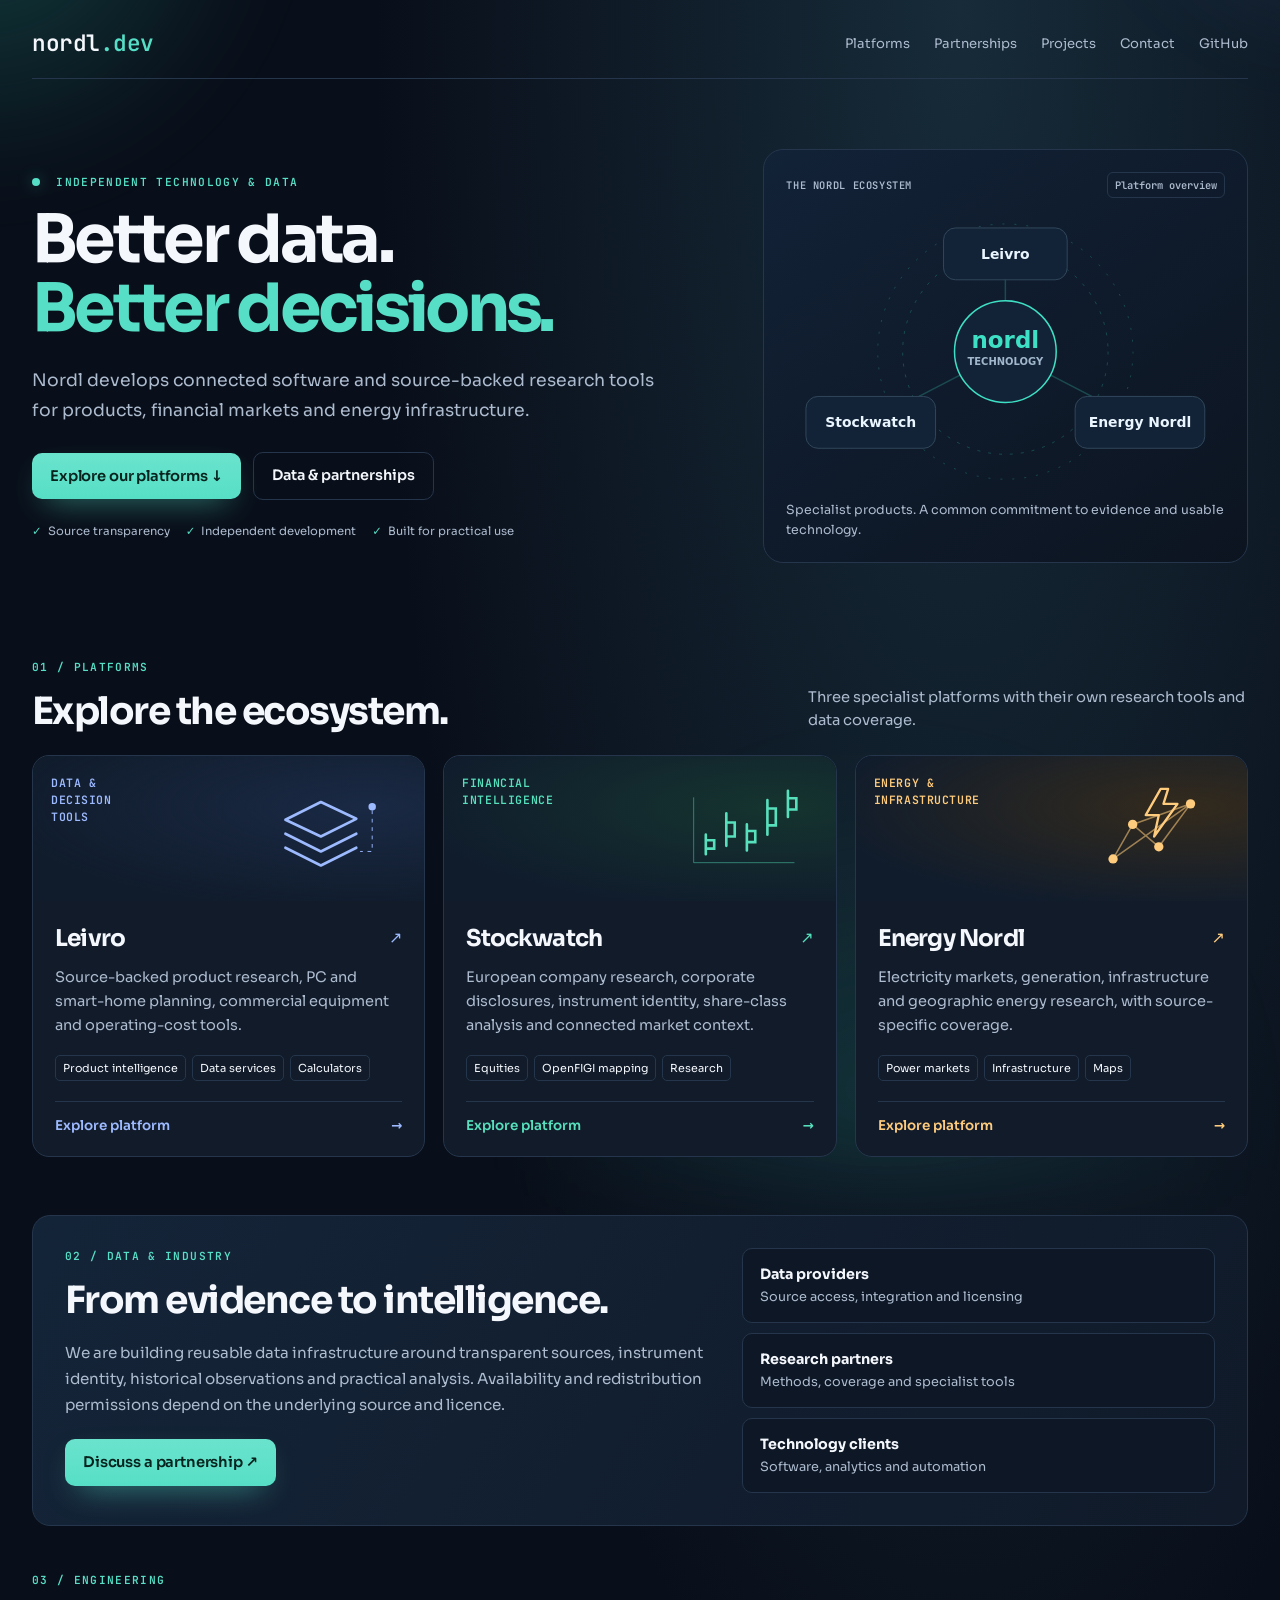
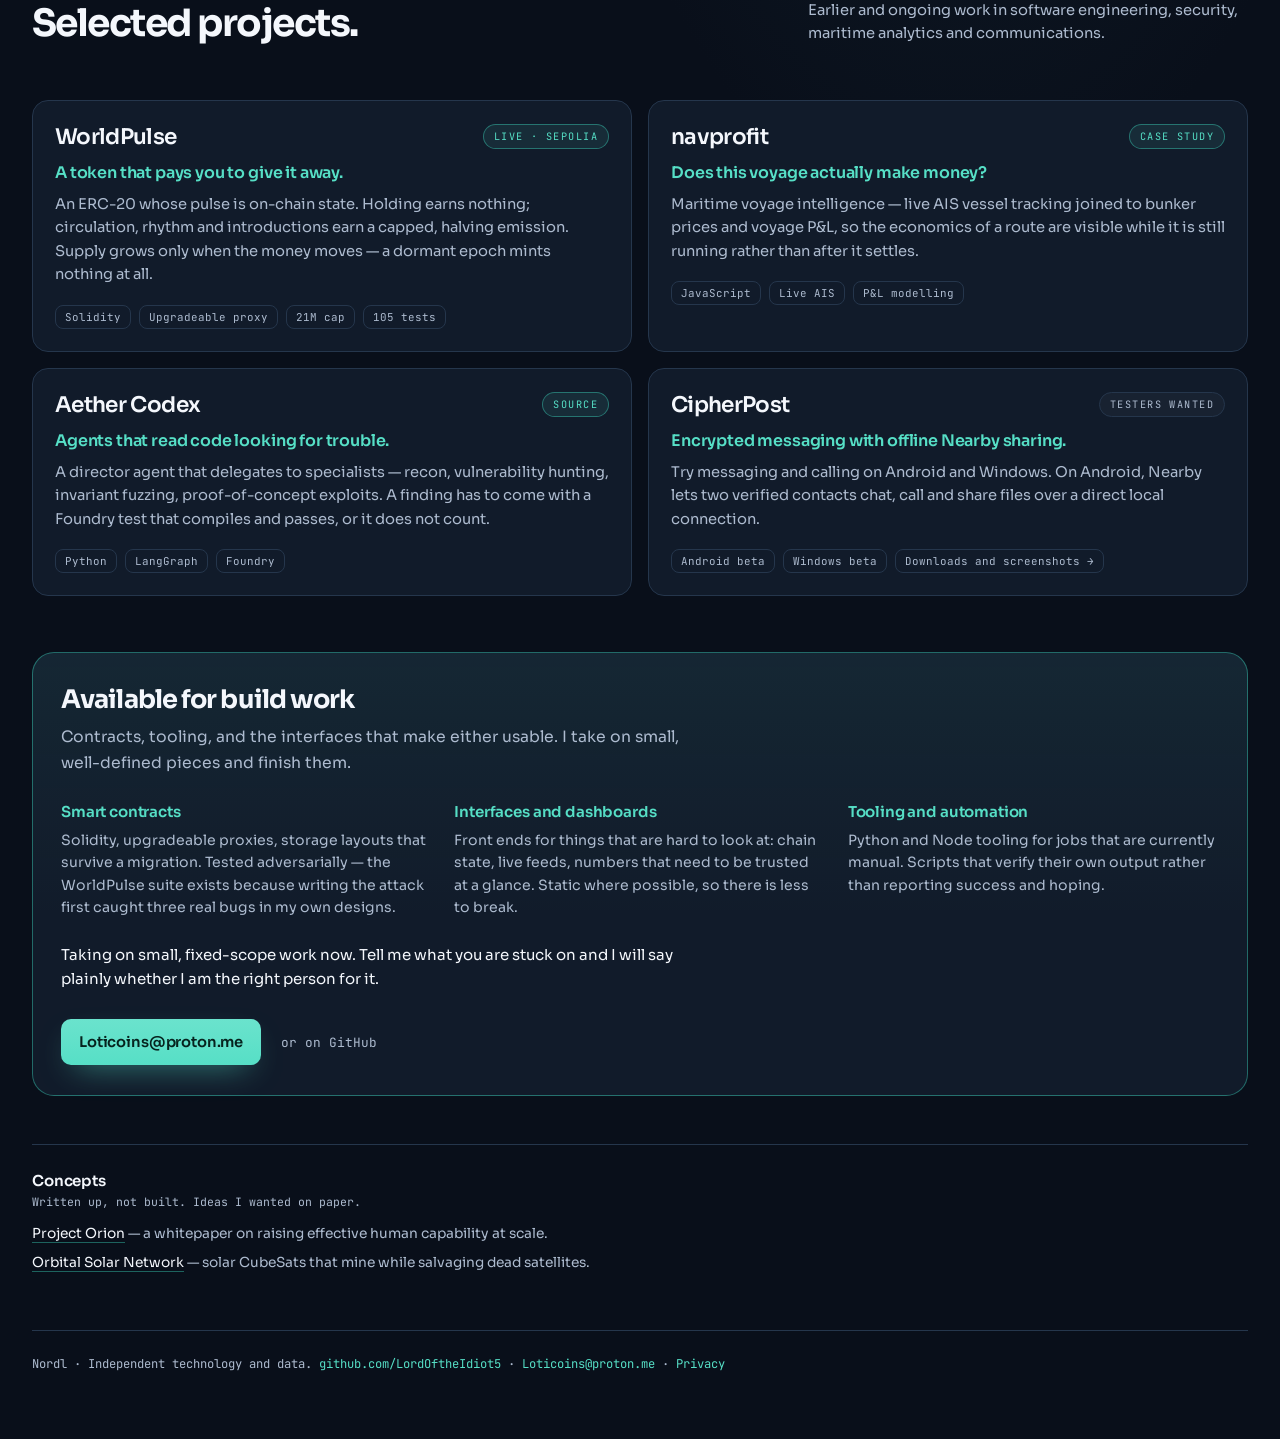
==== commit 726a90fe: "Redesign Nordl homepage around technology and specialist data platforms" ====
--- a/index.html
+++ b/index.html
@@ -3,10 +3,10 @@
 <head>
   <meta charset="UTF-8">
   <meta name="viewport" content="width=device-width, initial-scale=1.0">
-  <title>nordl.dev</title>
-  <meta name="description" content="Things I build. On-chain experiments, tooling, and whatever is currently interesting.">
-  <meta property="og:title" content="nordl.dev">
-  <meta property="og:description" content="Things I build. On-chain experiments, tooling, and whatever is currently interesting.">
+  <title>Nordl — Technology, data &amp; intelligence</title>
+  <meta name="description" content="Independent technology and source-backed data platforms for product research, financial markets and energy infrastructure.">
+  <meta property="og:title" content="Nordl — Technology, data &amp; intelligence">
+  <meta property="og:description" content="Independent technology and source-backed data platforms for product research, financial markets and energy infrastructure.">
   <meta property="og:type" content="website">
   <meta property="og:url" content="https://nordl.dev/">
   <meta name="twitter:card" content="summary">
@@ -14,31 +14,46 @@
   <link rel="preconnect" href="https://fonts.googleapis.com">
   <link rel="preconnect" href="https://fonts.gstatic.com" crossorigin>
   <link href="https://fonts.googleapis.com/css2?family=Sora:wght@400;600;700&family=JetBrains+Mono:wght@400;600&display=swap" rel="stylesheet">
+  <link rel="canonical" href="https://nordl.dev/">
+  <meta name="robots" content="index,follow">
+  <meta name="theme-color" content="#0a101b">
   <link rel="stylesheet" href="style.css">
+  <link rel="stylesheet" href="home-v2.css">
   <meta name="google-adsense-account" content="ca-pub-8277014667878301">
 </head>
-<body>
+<body class="nordl-home">
   <div class="aurora" aria-hidden="true"></div>
 
   <main class="page">
     <header class="masthead">
       <a class="wordmark" href="/">nordl<span>.dev</span></a>
-      <nav class="links">
+      <nav class="links" aria-label="Main navigation">
+        <a href="#platforms">Platforms</a>
+        <a href="#partnerships">Partnerships</a>
+        <a href="#projects">Projects</a>
+        <a href="#work">Contact</a>
         <a href="https://github.com/LordOftheIdiot5" target="_blank" rel="noopener noreferrer">GitHub</a>
       </nav>
     </header>
 
-    <section class="intro">
-      <h1>Contracts, apps, and the tooling around them.</h1>
-      <p class="who">
-        Solidity, Flutter, Python. I like small things that are finished, and tests
-        that try to break the thing rather than confirm it.
-      </p>
-      <p class="now">
-        <span class="now-label">Currently</span>
-        CipherPost beta · WorldPulse · Slots
-      </p>
+    <section class="nordl-hero" aria-labelledby="main-title">
+      <div class="hero-copy"><p class="section-kicker"><span class="signal-dot"></span> INDEPENDENT TECHNOLOGY &amp; DATA</p>
+      <h1 id="main-title">Better data.<br><span>Better decisions.</span></h1>
+      <p class="hero-description">Nordl develops connected software and source-backed research tools for products, financial markets and energy infrastructure.</p>
+      <div class="hero-actions"><a class="contact-button" href="#platforms">Explore our platforms <span aria-hidden="true">↓</span></a><a class="outline-button" href="#partnerships">Data &amp; partnerships</a></div>
+      <div class="hero-principles"><span>Source transparency</span><span>Independent development</span><span>Built for practical use</span></div></div>
+      <div class="network-panel" aria-label="Our technology ecosystem">
+        <div class="network-top"><span>THE NORDL ECOSYSTEM</span><span class="network-chip">Platform overview</span></div>
+        <svg viewBox="0 0 440 280" role="img" aria-labelledby="network-title"><title id="network-title">Nordl connects Leivro, Stockwatch and Energy Nordl as independent specialist platforms</title><g fill="none" stroke="#3ee0c5" stroke-opacity=".24"><circle cx="220" cy="142" r="103" stroke-dasharray="3 8"/><circle cx="220" cy="142" r="128" stroke-dasharray="2 10"/><path d="M220 142 220 44M220 142 85 212M220 142 355 212" stroke-width="1.5"/></g><g fill="#132337" stroke="#31475b"><rect x="158" y="18" width="124" height="52" rx="12"/><rect x="20" y="187" width="130" height="52" rx="12"/><rect x="290" y="187" width="130" height="52" rx="12"/><circle cx="220" cy="142" r="51" stroke="#3ee0c5" stroke-width="1.5"/></g><g font-family="system-ui,sans-serif" text-anchor="middle" fill="#e9f5ff" font-size="14" font-weight="600"><text x="220" y="49">Leivro</text><text x="85" y="218">Stockwatch</text><text x="355" y="218">Energy Nordl</text><text x="220" y="138" font-size="23" fill="#3ee0c5">nordl</text><text x="220" y="155" font-size="10" fill="#a0b7cc">TECHNOLOGY</text></g></svg>
+        <p>Specialist products. A common commitment to evidence and usable technology.</p>
+      </div>
     </section>
+    <section class="nordl-section" id="platforms"><div class="section-heading"><div><p class="section-kicker">01 / PLATFORMS</p><h2>Explore the ecosystem.</h2></div><p>Three specialist platforms with their own research tools and data coverage.</p></div><div class="platform-grid"><a class="platform leivro" href="https://leivro.com/"><div class="platform-art" aria-hidden="true"><span>Data &amp; decision tools</span><svg viewBox="0 0 150 120"><path d="M24 49 62 30 100 48 62 67Z M24 64 62 83 100 64 M24 79 62 98 100 79" fill="none" stroke="currentColor" stroke-width="2.8" stroke-linecap="round" stroke-linejoin="round"/><circle cx="117" cy="35" r="4" fill="currentColor"/><path d="M117 39v44h-13" fill="none" stroke="currentColor" stroke-dasharray="4 5"/></svg></div><div class="platform-body"><div class="platform-title"><h3>Leivro</h3><span aria-hidden="true">↗</span></div><p>Source-backed product research, PC and smart-home planning, commercial equipment and operating-cost tools.</p><ul class="platform-tags"><li>Product intelligence</li><li>Data services</li><li>Calculators</li></ul><span class="platform-link">Explore platform <span aria-hidden="true">→</span></span></div></a>
+<a class="platform stocks" href="https://stocks.nordl.dev/"><div class="platform-art" aria-hidden="true"><span>Financial intelligence</span><svg viewBox="0 0 150 120"><path d="M20 95H128M20 25V95" fill="none" stroke="currentColor" opacity=".5"/><g fill="none" stroke="currentColor" stroke-width="2.8" stroke-linecap="round"><path d="M33 65v21m0-15h9v9h-9M55 42v35m0-25h9v15h-9M77 54v28m0-21h9v12h-9M99 28v37m0-28h9v18h-9M121 18v28m0-20h9v12h-9"/></g></svg></div><div class="platform-body"><div class="platform-title"><h3>Stockwatch</h3><span aria-hidden="true">↗</span></div><p>European company research, corporate disclosures, instrument identity, share-class analysis and connected market context.</p><ul class="platform-tags"><li>Equities</li><li>OpenFIGI mapping</li><li>Research</li></ul><span class="platform-link">Explore platform <span aria-hidden="true">→</span></span></div></a>
+<a class="platform energy" href="https://energy.nordl.dev/"><div class="platform-art" aria-hidden="true"><span>Energy &amp; infrastructure</span><svg viewBox="0 0 150 120"><path d="M29 91 50 54 78 78 112 32M29 91l83-59M50 54l62-22" stroke="currentColor" stroke-width="1.7" fill="none" opacity=".55"/><g fill="currentColor"><circle cx="29" cy="91" r="5"/><circle cx="50" cy="54" r="5"/><circle cx="78" cy="78" r="5"/><circle cx="112" cy="32" r="5"/></g><path d="m80 16-16 28h14l-5 23 25-35H83l5-16Z" fill="none" stroke="currentColor" stroke-width="2.5" stroke-linejoin="round"/></svg></div><div class="platform-body"><div class="platform-title"><h3>Energy Nordl</h3><span aria-hidden="true">↗</span></div><p>Electricity markets, generation, infrastructure and geographic energy research, with source-specific coverage.</p><ul class="platform-tags"><li>Power markets</li><li>Infrastructure</li><li>Maps</li></ul><span class="platform-link">Explore platform <span aria-hidden="true">→</span></span></div></a></div></section>
+    <section class="nordl-section partner-panel" id="partnerships"><div><p class="section-kicker">02 / DATA &amp; INDUSTRY</p><h2>From evidence to intelligence.</h2><p>We are building reusable data infrastructure around transparent sources, instrument identity, historical observations and practical analysis. Availability and redistribution permissions depend on the underlying source and licence.</p><a class="contact-button" href="mailto:Loticoins@proton.me?subject=Data%20and%20technology%20partnerships">Discuss a partnership <span aria-hidden="true">↗</span></a></div><div class="partner-topics"><div><strong>Data providers</strong><span>Source access, integration and licensing</span></div><div><strong>Research partners</strong><span>Methods, coverage and specialist tools</span></div><div><strong>Technology clients</strong><span>Software, analytics and automation</span></div></div></section>
+    <section class="nordl-section" id="projects"><div class="section-heading"><div><p class="section-kicker">03 / ENGINEERING</p><h2>Selected projects.</h2></div><p>Earlier and ongoing work in software engineering, security, maritime analytics and communications.</p></div></section>
+
 
     <section class="projects">
       <a class="project live" href="worldpulse.html">
@@ -170,7 +185,7 @@
 
     <footer class="foot">
       <p>
-        Built in the open.
+        Nordl · Independent technology and data.
         <a href="https://github.com/LordOftheIdiot5" target="_blank" rel="noopener noreferrer">github.com/LordOftheIdiot5</a>
         · <a href="mailto:Loticoins@proton.me">Loticoins@proton.me</a>
          · <a href="/privacy.html">Privacy</a>
--- a/home-v2.css
+++ b/home-v2.css
@@ -0,0 +1,61 @@
+/* Nordl homepage only. Existing case studies retain style.css unchanged. */
+.nordl-home{--bg:#090f1a;--ink:#f4f7fc;--muted:#adbbcf;--shell:#111b2a;--edge:#25364c;--accent:#56dfc6;background:radial-gradient(ellipse at 75% 0%,#172b39 0,transparent 43%),var(--bg)}
+.nordl-home .page{width:min(1240px,calc(100% - 64px));padding:28px 0 64px}
+.nordl-home .masthead{padding:0 0 20px;border-bottom:1px solid var(--edge)}
+.nordl-home .wordmark{font-size:1.42rem;white-space:nowrap}
+.nordl-home .links{display:flex;align-items:center;gap:24px;flex-wrap:wrap}
+.nordl-home .links a{font-family:var(--sans);font-size:.82rem}
+.nordl-hero{display:grid;grid-template-columns:minmax(0,1.17fr) minmax(0,.83fr);gap:48px;align-items:center;padding:70px 0 64px}
+.section-kicker{font:600 .7rem/1.5 var(--mono);letter-spacing:.12em;color:var(--accent);margin:0 0 14px}
+.signal-dot{display:inline-block;width:8px;height:8px;margin-right:8px;background:var(--accent);border-radius:50%;box-shadow:0 0 15px #56dfc666}
+.nordl-hero h1{font-size:clamp(2.6rem,5.2vw,4.65rem);line-height:1.04;letter-spacing:-.055em;margin:0 0 22px}
+.nordl-hero h1 span{color:var(--accent)}
+.hero-description{font-size:1.08rem;line-height:1.75;color:var(--muted);max-width:49ch;margin:0 0 27px}
+.hero-actions{display:flex;flex-wrap:wrap;gap:12px;align-items:center}
+.nordl-home .contact-button,.outline-button{border-radius:10px;padding:12px 18px;line-height:1.5;min-height:46px}
+.outline-button{display:inline-block;color:var(--ink);text-decoration:none;border:1px solid var(--edge);font-weight:600;font-size:.9rem}
+.outline-button:hover{border-color:var(--accent)}
+.hero-principles{display:flex;flex-wrap:wrap;gap:8px 16px;margin-top:24px;color:var(--muted);font-size:.72rem}
+.hero-principles span:before{content:"✓";color:var(--accent);margin-right:6px}
+.network-panel{border:1px solid var(--edge);border-radius:20px;padding:22px;background:linear-gradient(145deg,#122237,#0c1420);min-width:0}
+.network-top{display:flex;align-items:center;justify-content:space-between;gap:8px;flex-wrap:wrap;font:600 .65rem var(--mono);letter-spacing:.06em;color:var(--muted)}
+.network-chip{letter-spacing:0;border:1px solid var(--edge);border-radius:6px;padding:5px 7px}
+.network-panel svg{display:block;width:100%;height:auto;margin:12px 0}
+.network-panel p{font-size:.78rem;color:var(--muted);line-height:1.55;margin:0}
+.nordl-section{padding:32px 0;scroll-margin-top:20px}
+.section-heading{display:flex;align-items:flex-end;justify-content:space-between;gap:22px;margin:0 0 22px}
+.section-heading h2,.partner-panel h2{font-size:clamp(1.7rem,3vw,2.35rem);letter-spacing:-.04em;margin:0;line-height:1.15}
+.section-heading>p{font-size:.92rem;max-width:40ch;color:var(--muted);line-height:1.6;margin:0}
+.platform-grid{display:grid;grid-template-columns:repeat(3,minmax(0,1fr));gap:18px}
+.platform{display:flex;flex-direction:column;min-width:0;text-decoration:none;color:var(--ink);border:1px solid var(--edge);border-radius:17px;overflow:hidden;background:var(--shell);transition:border-color .2s,transform .2s}
+.platform:hover{border-color:var(--tone);transform:translateY(-3px)}
+.platform.leivro{--tone:#9dbaff;--art:#1a2944}.platform.stocks{--tone:#57e0bc;--art:#15342f}.platform.energy{--tone:#ffcc7d;--art:#332a1d}
+.platform-art{height:145px;display:flex;align-items:flex-start;justify-content:space-between;padding:18px;background:radial-gradient(ellipse at 85% 35%,var(--art),transparent 78%),#101c2c;color:var(--tone);gap:4px}
+.platform-art>span{font:600 .72rem/1.5 var(--mono);max-width:13ch;text-transform:uppercase;letter-spacing:.05em}
+.platform-art svg{height:112px;width:46%;max-width:146px;flex-shrink:0}
+.platform-body{padding:22px;display:flex;flex-direction:column;flex:1}
+.platform-title{display:flex;align-items:center;justify-content:space-between;gap:8px}
+.platform-title h3{font-size:1.45rem;margin:0;letter-spacing:-.035em}
+.platform-title>span,.platform-link{color:var(--tone)}
+.platform-body p{font-size:.91rem;color:var(--muted);line-height:1.65;margin:12px 0 18px}
+.platform-tags{list-style:none;display:flex;flex-wrap:wrap;gap:6px;padding:0;margin:auto 0 20px}
+.platform-tags li{font-size:.69rem;border:1px solid var(--edge);border-radius:5px;padding:5px 7px}
+.platform-link{font-size:.84rem;font-weight:600;border-top:1px solid var(--edge);padding-top:15px;display:flex;justify-content:space-between}
+.partner-panel{margin:26px 0 14px;padding:32px;display:grid;grid-template-columns:minmax(0,1.15fr) minmax(0,.85fr);gap:38px;border:1px solid var(--edge);border-radius:18px;background:linear-gradient(120deg,#142438,#101a29)}
+.partner-panel p:not(.section-kicker){font-size:.95rem;line-height:1.7;color:var(--muted);max-width:65ch;margin:18px 0 22px}
+.partner-topics{display:grid;gap:10px;align-content:center}
+.partner-topics>div{padding:14px 17px;border:1px solid var(--edge);background:#0d1725;border-radius:10px}
+.partner-topics strong,.partner-topics span{display:block;line-height:1.55}
+.partner-topics strong{font-size:.89rem}
+.partner-topics span{color:var(--muted);font-size:.8rem;margin-top:3px}
+.nordl-home .projects{grid-template-columns:repeat(2,minmax(0,1fr));gap:16px}
+.nordl-home .project{animation:none;backdrop-filter:none;box-shadow:none;border-radius:16px;padding:22px}
+.nordl-home .project-head{flex-wrap:wrap}
+.nordl-home .services{backdrop-filter:none}
+.nordl-home .services-grid{grid-template-columns:repeat(3,minmax(0,1fr))}
+.nordl-home .foot p{line-height:1.85;overflow-wrap:anywhere}
+.nordl-home a:focus-visible{outline:2px solid var(--accent);outline-offset:4px}
+@media(max-width:920px){.nordl-hero{gap:28px;padding:48px 0}.platform-grid{gap:12px}.platform-body{padding:17px}.platform-art{padding:14px}.nordl-home .links{gap:13px}}
+@media(max-width:740px){.nordl-home .page{width:calc(100% - 36px);padding-top:20px}.nordl-home .masthead{align-items:flex-start;flex-direction:column;gap:14px}.nordl-home .links{gap:12px 18px}.nordl-hero,.partner-panel{grid-template-columns:minmax(0,1fr);gap:22px}.nordl-hero{padding:42px 0 24px}.network-panel{max-width:490px;padding:16px}.section-heading{align-items:flex-start;flex-direction:column;gap:10px}.platform-grid{grid-template-columns:minmax(0,1fr);gap:14px}.platform-art{height:118px}.platform-art svg{height:90px}.platform-body{padding:20px}.partner-panel{padding:22px}.nordl-home .projects,.nordl-home .services-grid{grid-template-columns:minmax(0,1fr)}.nordl-home .services{padding:22px}.nordl-home .contact-alt{display:inline-block;margin:10px 0}.nordl-section{padding:24px 0}}
+@media(max-width:360px){.nordl-home .page{width:calc(100% - 28px)}.nordl-hero h1{font-size:2.35rem}.hero-actions{align-items:stretch;flex-direction:column}.hero-actions a{text-align:center}.platform-title h3{font-size:1.25rem}}
+@media(prefers-reduced-motion:reduce){.nordl-home *{animation:none!important;transition:none!important}}
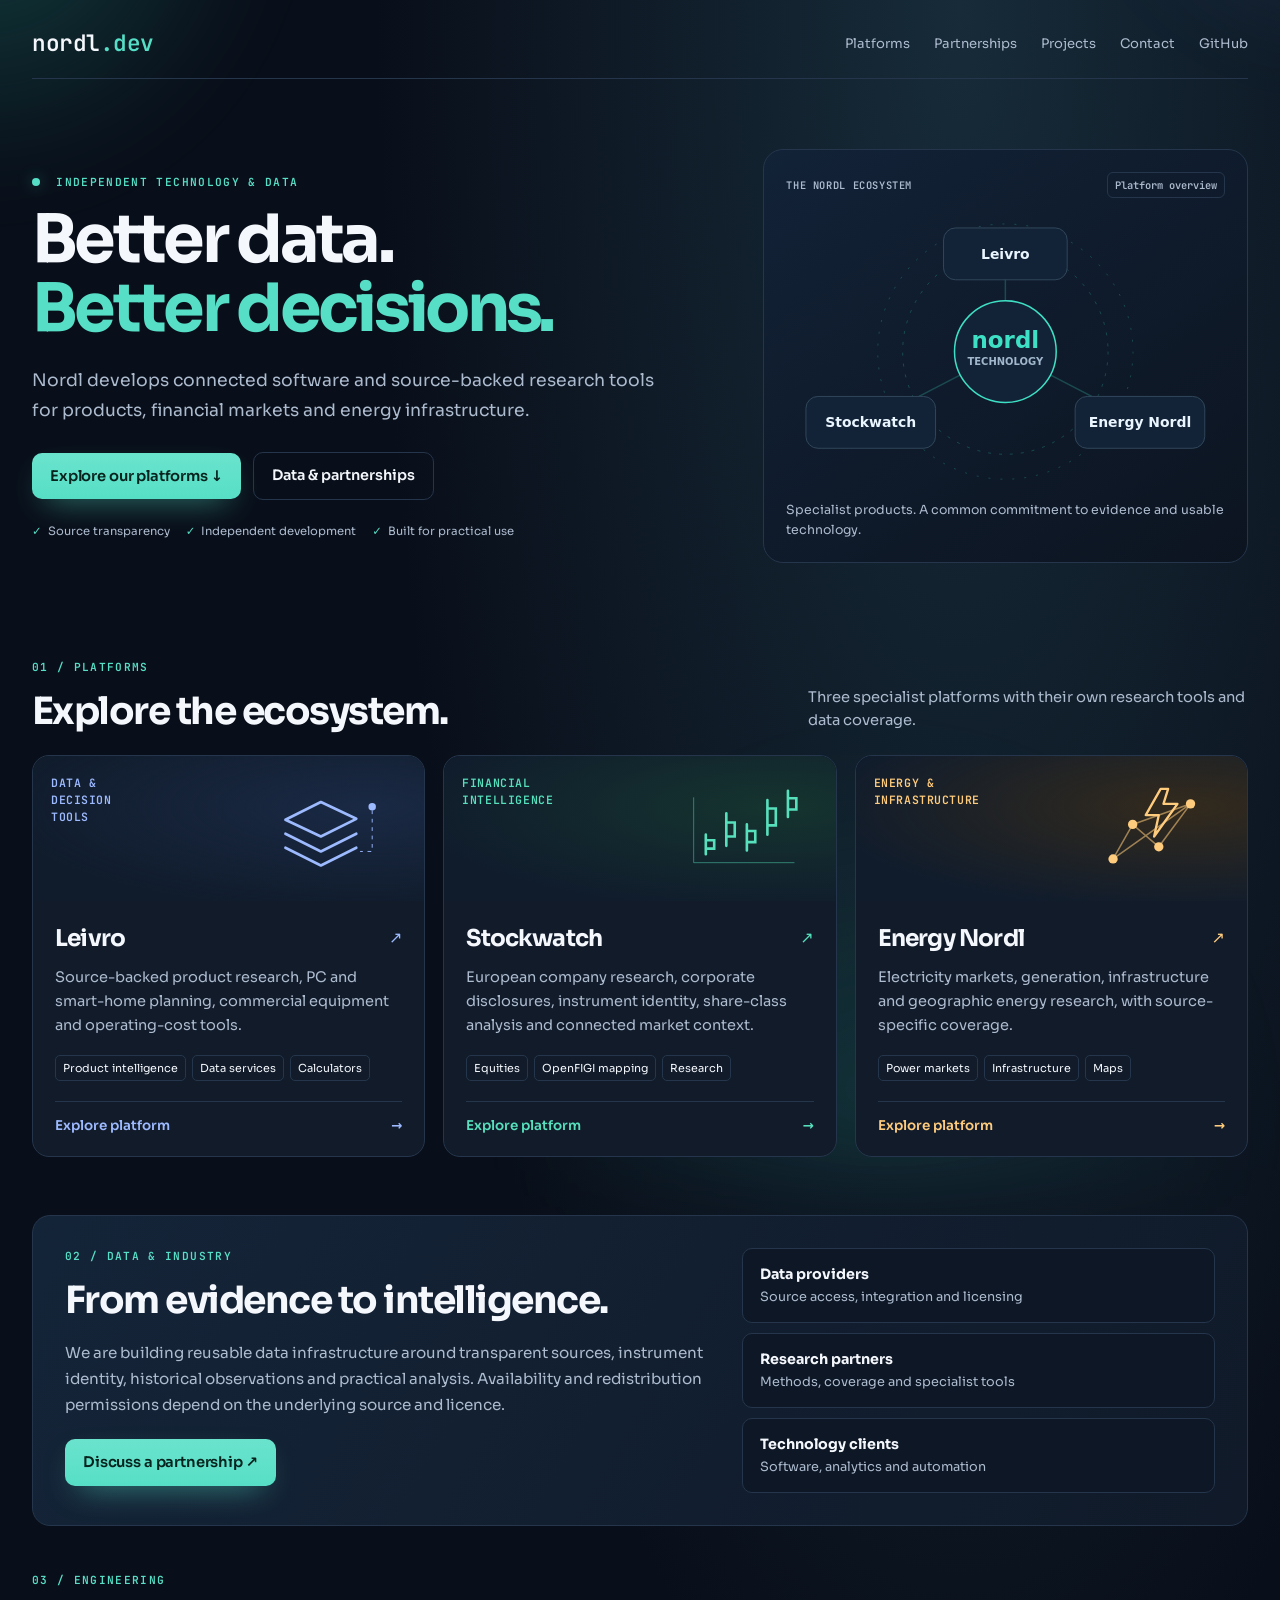
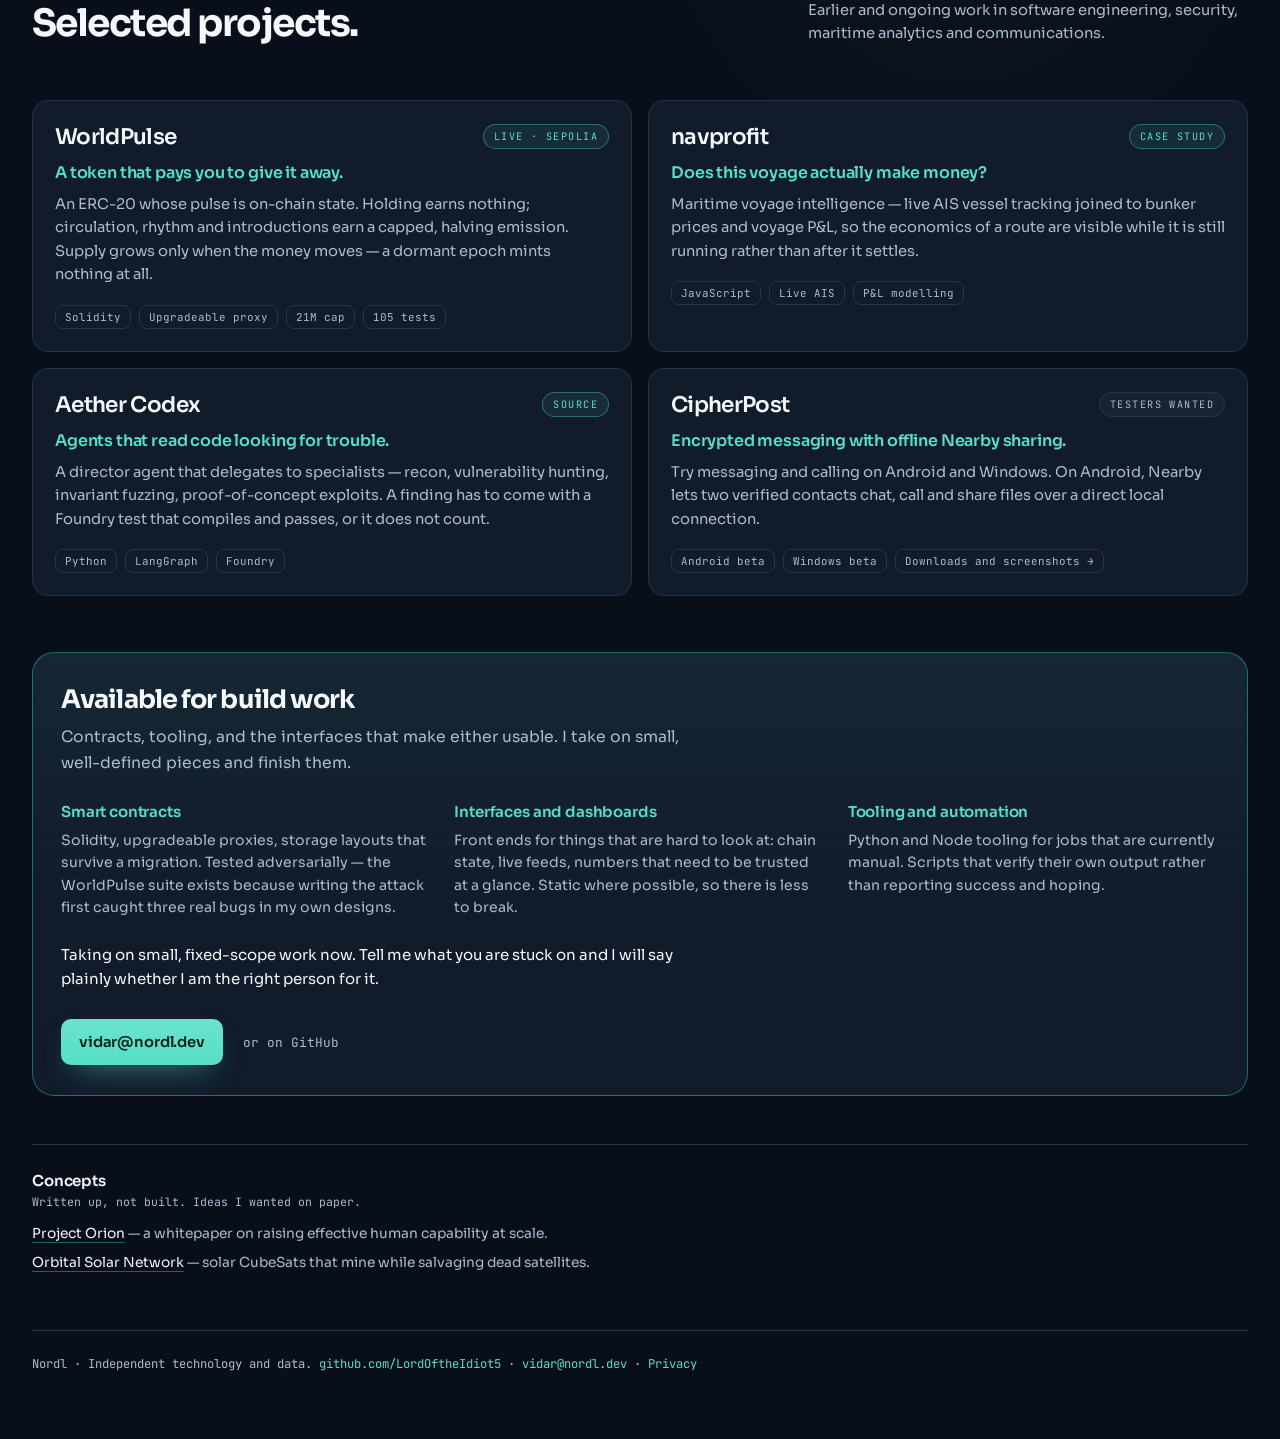
==== commit 52c36d42: "Unify Nordl corporate contact at vidar@nordl.dev" ====
--- a/index.html
+++ b/index.html
@@ -51,7 +51,7 @@
     <section class="nordl-section" id="platforms"><div class="section-heading"><div><p class="section-kicker">01 / PLATFORMS</p><h2>Explore the ecosystem.</h2></div><p>Three specialist platforms with their own research tools and data coverage.</p></div><div class="platform-grid"><a class="platform leivro" href="https://leivro.com/"><div class="platform-art" aria-hidden="true"><span>Data &amp; decision tools</span><svg viewBox="0 0 150 120"><path d="M24 49 62 30 100 48 62 67Z M24 64 62 83 100 64 M24 79 62 98 100 79" fill="none" stroke="currentColor" stroke-width="2.8" stroke-linecap="round" stroke-linejoin="round"/><circle cx="117" cy="35" r="4" fill="currentColor"/><path d="M117 39v44h-13" fill="none" stroke="currentColor" stroke-dasharray="4 5"/></svg></div><div class="platform-body"><div class="platform-title"><h3>Leivro</h3><span aria-hidden="true">↗</span></div><p>Source-backed product research, PC and smart-home planning, commercial equipment and operating-cost tools.</p><ul class="platform-tags"><li>Product intelligence</li><li>Data services</li><li>Calculators</li></ul><span class="platform-link">Explore platform <span aria-hidden="true">→</span></span></div></a>
 <a class="platform stocks" href="https://stocks.nordl.dev/"><div class="platform-art" aria-hidden="true"><span>Financial intelligence</span><svg viewBox="0 0 150 120"><path d="M20 95H128M20 25V95" fill="none" stroke="currentColor" opacity=".5"/><g fill="none" stroke="currentColor" stroke-width="2.8" stroke-linecap="round"><path d="M33 65v21m0-15h9v9h-9M55 42v35m0-25h9v15h-9M77 54v28m0-21h9v12h-9M99 28v37m0-28h9v18h-9M121 18v28m0-20h9v12h-9"/></g></svg></div><div class="platform-body"><div class="platform-title"><h3>Stockwatch</h3><span aria-hidden="true">↗</span></div><p>European company research, corporate disclosures, instrument identity, share-class analysis and connected market context.</p><ul class="platform-tags"><li>Equities</li><li>OpenFIGI mapping</li><li>Research</li></ul><span class="platform-link">Explore platform <span aria-hidden="true">→</span></span></div></a>
 <a class="platform energy" href="https://energy.nordl.dev/"><div class="platform-art" aria-hidden="true"><span>Energy &amp; infrastructure</span><svg viewBox="0 0 150 120"><path d="M29 91 50 54 78 78 112 32M29 91l83-59M50 54l62-22" stroke="currentColor" stroke-width="1.7" fill="none" opacity=".55"/><g fill="currentColor"><circle cx="29" cy="91" r="5"/><circle cx="50" cy="54" r="5"/><circle cx="78" cy="78" r="5"/><circle cx="112" cy="32" r="5"/></g><path d="m80 16-16 28h14l-5 23 25-35H83l5-16Z" fill="none" stroke="currentColor" stroke-width="2.5" stroke-linejoin="round"/></svg></div><div class="platform-body"><div class="platform-title"><h3>Energy Nordl</h3><span aria-hidden="true">↗</span></div><p>Electricity markets, generation, infrastructure and geographic energy research, with source-specific coverage.</p><ul class="platform-tags"><li>Power markets</li><li>Infrastructure</li><li>Maps</li></ul><span class="platform-link">Explore platform <span aria-hidden="true">→</span></span></div></a></div></section>
-    <section class="nordl-section partner-panel" id="partnerships"><div><p class="section-kicker">02 / DATA &amp; INDUSTRY</p><h2>From evidence to intelligence.</h2><p>We are building reusable data infrastructure around transparent sources, instrument identity, historical observations and practical analysis. Availability and redistribution permissions depend on the underlying source and licence.</p><a class="contact-button" href="mailto:Loticoins@proton.me?subject=Data%20and%20technology%20partnerships">Discuss a partnership <span aria-hidden="true">↗</span></a></div><div class="partner-topics"><div><strong>Data providers</strong><span>Source access, integration and licensing</span></div><div><strong>Research partners</strong><span>Methods, coverage and specialist tools</span></div><div><strong>Technology clients</strong><span>Software, analytics and automation</span></div></div></section>
+    <section class="nordl-section partner-panel" id="partnerships"><div><p class="section-kicker">02 / DATA &amp; INDUSTRY</p><h2>From evidence to intelligence.</h2><p>We are building reusable data infrastructure around transparent sources, instrument identity, historical observations and practical analysis. Availability and redistribution permissions depend on the underlying source and licence.</p><a class="contact-button" href="mailto:vidar@nordl.dev?subject=Data%20and%20technology%20partnerships">Discuss a partnership <span aria-hidden="true">↗</span></a></div><div class="partner-topics"><div><strong>Data providers</strong><span>Source access, integration and licensing</span></div><div><strong>Research partners</strong><span>Methods, coverage and specialist tools</span></div><div><strong>Technology clients</strong><span>Software, analytics and automation</span></div></div></section>
     <section class="nordl-section" id="projects"><div class="section-heading"><div><p class="section-kicker">03 / ENGINEERING</p><h2>Selected projects.</h2></div><p>Earlier and ongoing work in software engineering, security, maritime analytics and communications.</p></div></section>
 
 
@@ -163,7 +163,7 @@
         will say plainly whether I am the right person for it.
       </p>
       <p class="services-contact">
-        <a class="contact-button" href="mailto:Loticoins@proton.me?subject=Build%20work">Loticoins@proton.me</a>
+        <a class="contact-button" href="mailto:vidar@nordl.dev?subject=Build%20work">vidar@nordl.dev</a>
         <a class="contact-alt" href="https://github.com/LordOftheIdiot5" target="_blank" rel="noopener noreferrer">or on GitHub</a>
       </p>
     </section>
@@ -187,7 +187,7 @@
       <p>
         Nordl · Independent technology and data.
         <a href="https://github.com/LordOftheIdiot5" target="_blank" rel="noopener noreferrer">github.com/LordOftheIdiot5</a>
-        · <a href="mailto:Loticoins@proton.me">Loticoins@proton.me</a>
+        · <a href="mailto:vidar@nordl.dev">vidar@nordl.dev</a>
          · <a href="/privacy.html">Privacy</a>
       </p>
     </footer>
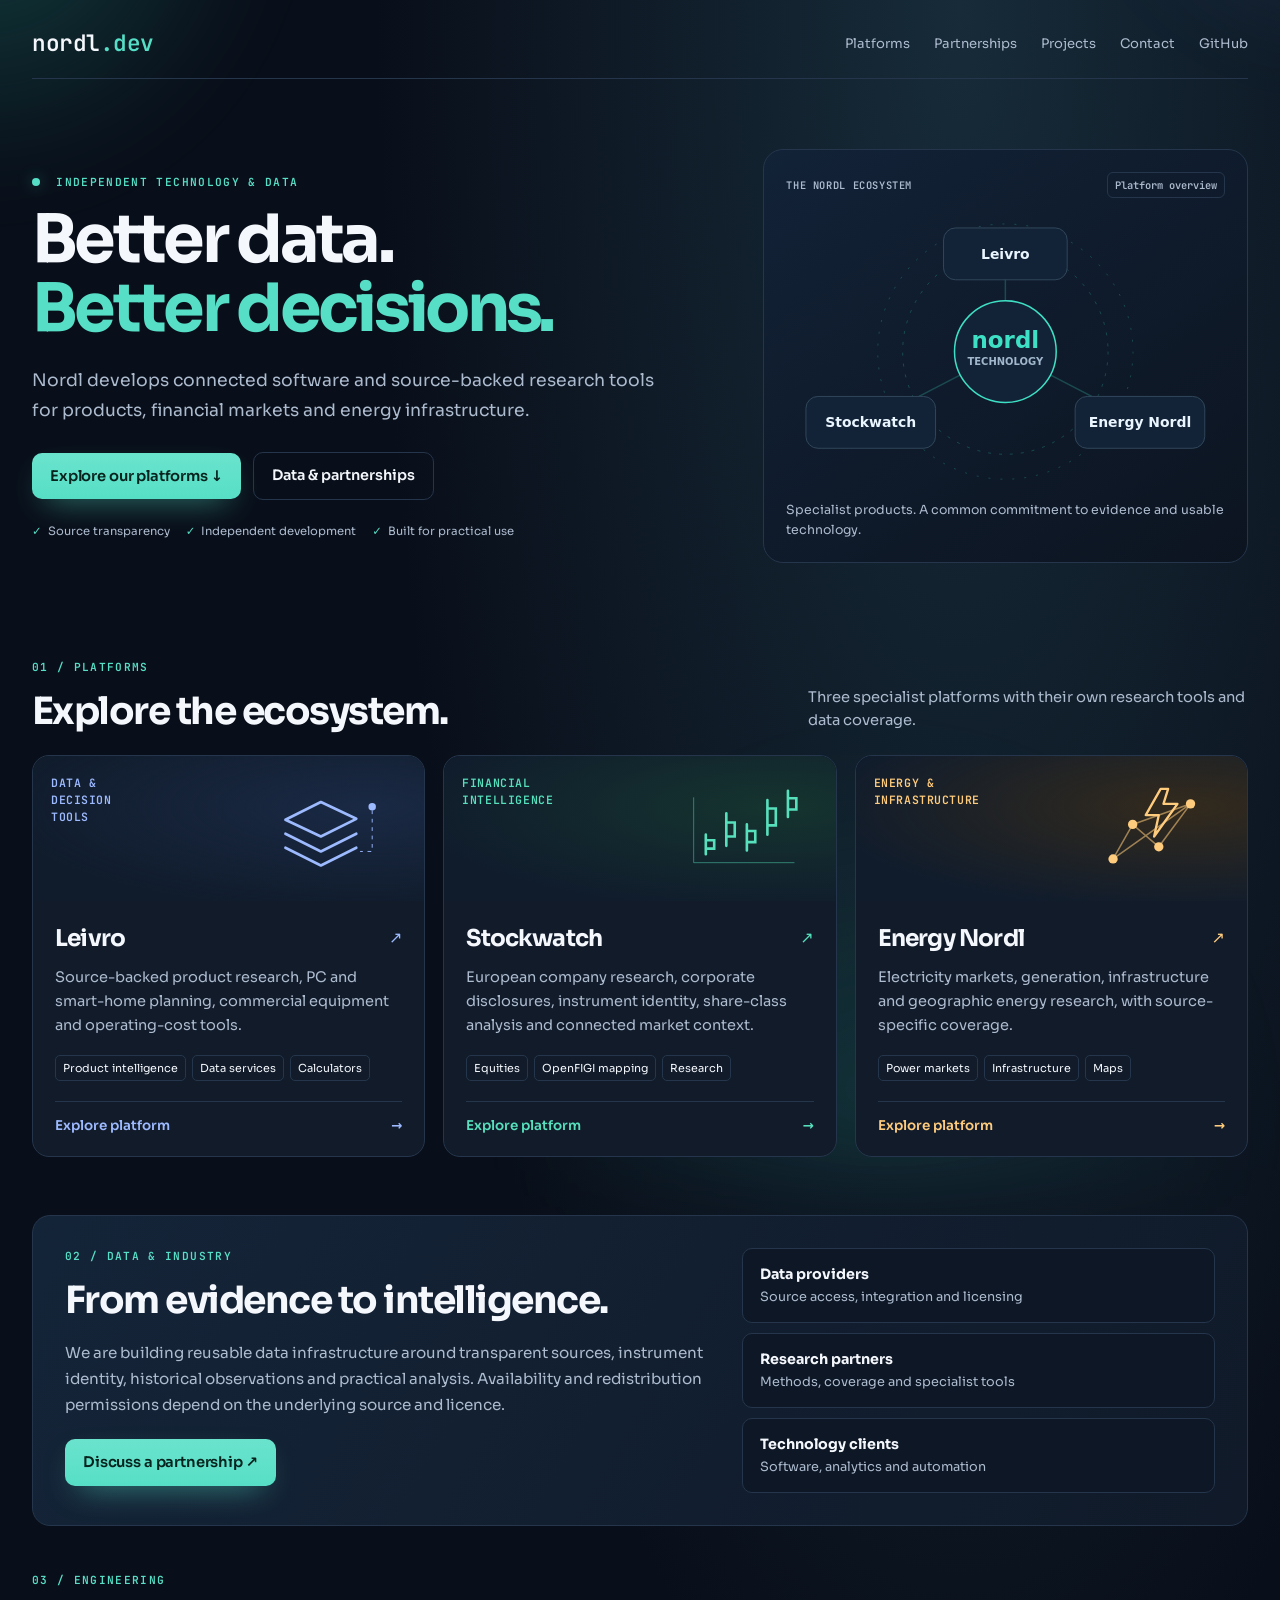
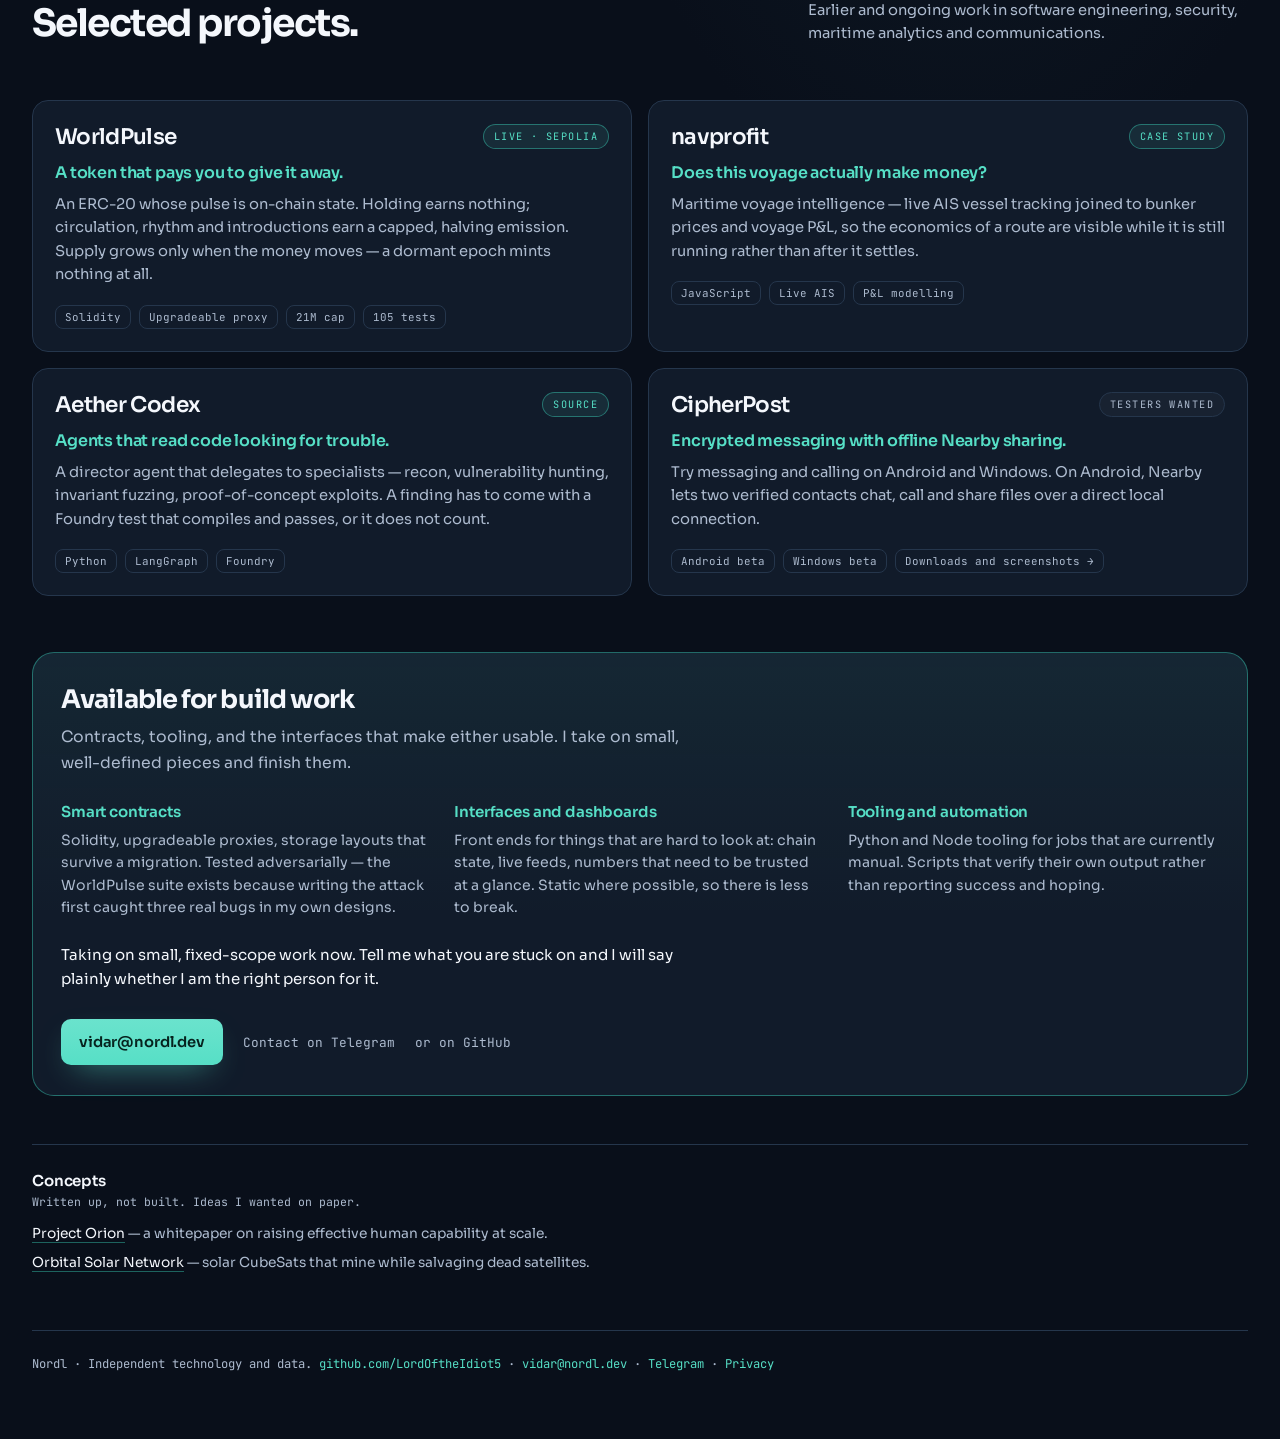
==== commit 143bd6bb: "Add official public Nordl Telegram contact" ====
--- a/index.html
+++ b/index.html
@@ -164,6 +164,7 @@
       </p>
       <p class="services-contact">
         <a class="contact-button" href="mailto:vidar@nordl.dev?subject=Build%20work">vidar@nordl.dev</a>
+        <a class="contact-alt" href="https://t.me/NordlOfficial" rel="noopener noreferrer">Contact on Telegram</a>
         <a class="contact-alt" href="https://github.com/LordOftheIdiot5" target="_blank" rel="noopener noreferrer">or on GitHub</a>
       </p>
     </section>
@@ -188,7 +189,7 @@
         Nordl · Independent technology and data.
         <a href="https://github.com/LordOftheIdiot5" target="_blank" rel="noopener noreferrer">github.com/LordOftheIdiot5</a>
         · <a href="mailto:vidar@nordl.dev">vidar@nordl.dev</a>
-         · <a href="/privacy.html">Privacy</a>
+         · <a href="https://t.me/NordlOfficial" rel="noopener noreferrer">Telegram</a> · <a href="/privacy.html">Privacy</a>
       </p>
     </footer>
   </main>
